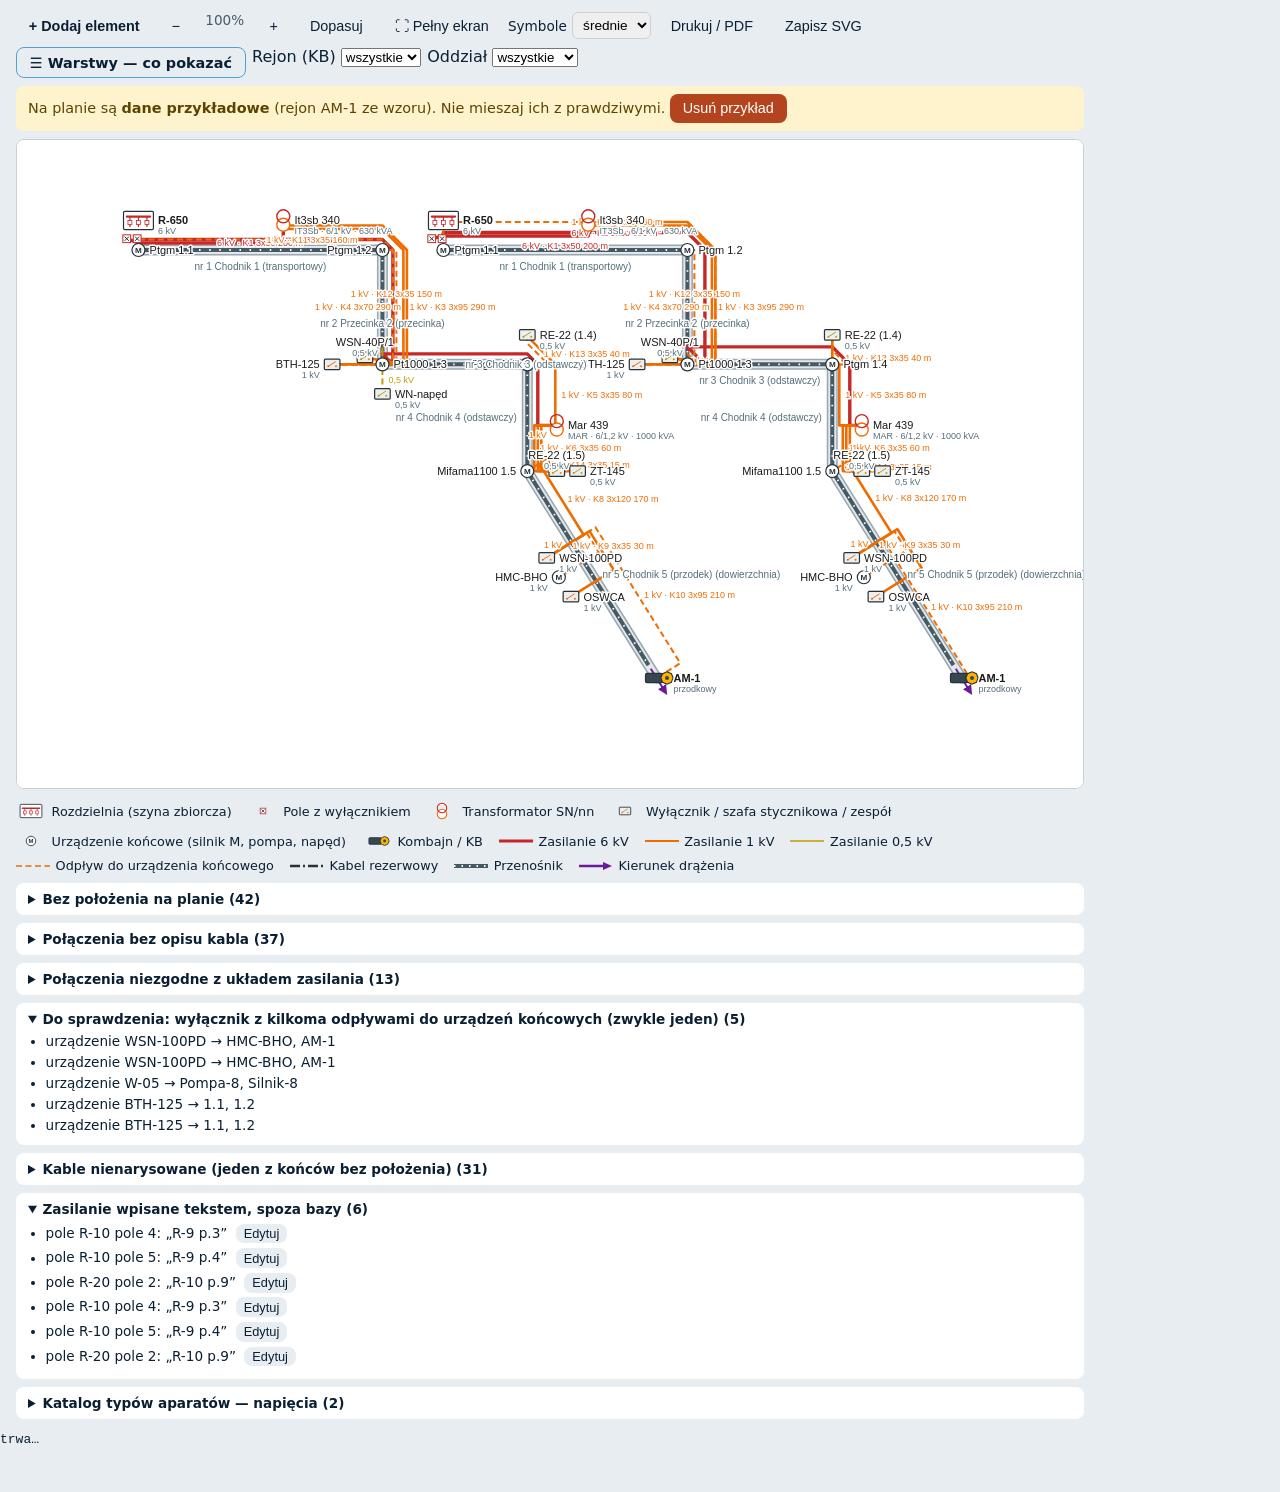
==== testy-plan.html @ c028bb50 "Nowa tabela Maszyny (wiertnica, ladowarka, kolejki, wciagarka, kruszarka, wentylator lutniowy, agreg" ====
<!doctype html>
<html lang="pl">
<head>
<meta charset="utf-8">
<title>TEST</title>
<link rel="stylesheet" href="css/style.css">
</head>
<body>
<div id="nadzor-plan-area"><main id="plan-content" style="width:1100px"></main></div>
<div id="nadzor-graf-area"><main id="graf-content" style="width:1100px"></main></div>
<pre id="wynik">trwa…</pre>
<script type="module">
const log = [];
const ok = (warunek, opis) => log.push(`${warunek ? 'OK  ' : 'BŁĄD'} ${opis}`);
const wynikEl = document.getElementById('wynik');
try {
  // 1) Stara baza w wersji 9 z rekordem — czy aktualizacja do 10 go zachowa?
  await new Promise((res, rej) => {
    const r = indexedDB.open('dozor-baza-wiedzy', 9);
    r.onupgradeneeded = () => {
      const db = r.result;
      db.createObjectStore('wiedza', { keyPath: 'id' }).createIndex('category', 'category');
      db.createObjectStore('meta', { keyPath: 'key' });
      for (const n of ['rozdzielnie','poleRozdzielcze','transformatory','urzadzenia','kb','czujniki','silniki','przegladyBiezace','przegladyOugWug','diagnostykaBaza','diagnostykaAnaliza'])
        db.createObjectStore(n, { keyPath: 'id', autoIncrement: true });
    };
    r.onsuccess = () => {
      const db = r.result;
      const tx = db.transaction('transformatory', 'readwrite');
      tx.objectStore('transformatory').add({ t_nr: 'STARY-T9', t_napiecie: '6/1 kV' });
      tx.oncomplete = () => { db.close(); res(); };
      tx.onerror = () => rej(tx.error);
    };
    r.onerror = () => rej(r.error);
  });

  const db = await import('./js/db.js');
  const t0 = await db.nadzorGetAll('transformatory');
  ok(t0.length === 1 && t0[0].t_nr === 'STARY-T9', 'migracja 9→10: stary transformator zachowany');
  ok(Array.isArray(await db.nadzorGetAll('chodniki')) && Array.isArray(await db.nadzorGetAll('przenosniki')), 'migracja 9→10: nowe magazyny chodniki i przenosniki istnieją');

  // 2) Plan rejonu z przykładowego rejonu
  const { createPlanView } = await import('./js/plan-view.js');
  const plan = createPlanView('plan-content');
  await plan.init({});
  await plan._test.wczytajPrzyklad();
  await plan.init({});
  const svg = document.getElementById('plan-svg');
  const n = (sel) => svg.querySelectorAll(sel).length;
  ok(n('[data-chodnik]') === 5, `5 chodników narysowanych (jest ${n('[data-chodnik]')})`);
  ok(n('[data-obiekt^="przenosniki:"]') === 5, `5 napędów (jest ${n('[data-obiekt^="przenosniki:"]')})`);
  ok(n('[data-obiekt^="urzadzenia:"]') === 8, `8 urządzeń (jest ${n('[data-obiekt^="urzadzenia:"]')})`);
  ok(n('[data-obiekt^="transformatory:"]') === 3 - 1, `2 transformatory na planie, stary bez położenia (jest ${n('[data-obiekt^="transformatory:"]')})`);
  ok(n('[data-obiekt^="kb:"]') === 1 && n('[data-obiekt^="rozdzielnie:"]') === 1 && n('[data-obiekt^="poleRozdzielcze:"]') === 2, 'kombajn, rozdzielnia i 2 pola');
  const kable = n('[data-kabel]');
  ok(kable === 16, `16 kabli (2 SN + 14 nn) narysowanych (jest ${kable})`);
  const teksty = [...svg.querySelectorAll('text')].map((t) => t.textContent);
  ok(teksty.includes('Mifama1100 1.5') && teksty.includes('R-650') && teksty.includes('AM-1'), 'opisy: Mifama1100 1.5, R-650, AM-1');
  ok(teksty.some((t) => t === '6 kV · K2 3x50 690 m'), 'opis kabla: znacznik napięcia + K2 3x50 690 m');
  const zOpisem = teksty.filter((t) => / kV · K\d+ /.test(t)).length;
  ok(zOpisem === 13, `13 kabli ze znacznikiem napięcia i opisem, 3 bez opisu (jest ${zOpisem})`);
  const braki = document.getElementById('plan-braki').textContent;
  ok(braki.includes('Bez położenia na planie (1)') && braki.includes('Połączenia bez opisu kabla (3)'), 'lista braków: 1 bez położenia (STARY-T9), 3 bez kabla');
  // 2b) Układ zasilania (03.11.2026): pole -> trafo / pole, trafo -> wyłącznik, wyłącznik -> odbiorniki
  const T = plan._test;
  const zr = (r) => T.zrodlaDla(r).map((o) => o.wartosc.split('|')[1]);
  ok(zr('odbiornik').length > 0 && !zr('odbiornik').includes('transformatory'), 'odbiornik: z wyłącznika (albo pompa 6 kV z pola), nie z transformatora');
  ok(zr('kb').length === 7 && zr('kb').every((x) => x === 'urzadzenia'), `kombajn: 7 wyłączników jako źródło, bez transformatora i odbiornika HMC (jest ${zr('kb').length})`);
  ok(zr('przenosniki').every((x) => x === 'urzadzenia'), 'napęd przenośnika: tylko z wyłącznika');
  ok(zr('transformatory').filter((x) => x === 'poleRozdzielcze').length === 2 && zr('transformatory').includes('transformatory') && zr('poleRozdzielcze').length === 2 && zr('rozdzielnie').length === 2, 'transformator: z pola albo z przelotu 6 kV transformatora; pole i rozdzielnia: z pola');
  const odpTr = T.odplywyDla('transformatory').map((o) => o.wartosc.split('|')[0]);
  ok(odpTr.filter((x) => x === 'urzadzenia').length === 7 && odpTr.includes('transformatory') && !odpTr.includes('kb') && !odpTr.includes('przenosniki'), 'transformator: odpływ do wyłączników (7) i przelotem do transformatorów, nie do kombajnu ani napędu');
  const odpPola = T.odplywyDla('poleRozdzielcze').map((o) => o.wartosc.split('|')[0]);
  ok(odpPola.includes('transformatory') && odpPola.includes('poleRozdzielcze') && !odpPola.includes('kb') && !odpPola.includes('przenosniki'), 'pole: odpływ do transformatora, pola (przelot), rzadko aparatu 6 kV; nie do kombajnu ani napędu');
  ok(T.odplywyDla('odbiornik').length === 0, 'odbiornik nie zasila niczego');
  ok(!document.getElementById('plan-braki').textContent.includes('niezgodne'), 'przykład bez połączeń niezgodnych z układem');
  // NaN w geometrii?
  ok(!svg.innerHTML.includes('NaN'), 'brak NaN w rysunku');

  // 3) Zachowanie pól spoza formularza przy edycji (crud) — symulacja: nadzorUpdate z {...record, ...newRecord}
  const u = (await db.nadzorGetAll('urzadzenia'))[0];
  await db.nadzorUpdate('urzadzenia', { ...u, plan_dx: 12, plan_dy: -7 });

  // 4) Import z Excela
  const imp = await import('./js/import-excel.js');
  const nrKop = imp.nrKop;
  await new Promise((res, rej) => { const s = document.createElement('script'); s.src = './js/vendor/xlsx.full.min.js'; s.onload = res; s.onerror = rej; document.head.appendChild(s); });
  const aoa = [
    ['Wykaz transformatorów — oddział G-1'],
    [],
    ['Lp.', 'Nr fabryczny', 'Nr transformatora', 'Typ', 'Moc [kVA]', 'Napięcie', 'Rok produkcji', 'Data badania', 'Miejsce zabudowy'],
    [1, 'F-1001', 'It3sb 340', 'IT3Sb', 630, '6/1 kV', 2015, new Date('2026-03-14'), 'chodnik 1'],
    [2, 'F-1002', 'Mar 439', 'MAR', '1000', '6/1,2 kV', 2018, new Date('2025-11-02'), 'chodnik 4'],
    [3, 'F-1003', 'T-NOWY 1', 'IT3Sb', 400, '6/0,5 kV', 2020, '', ''],
    [4, 'F-1004', '', 'IT3Sb', 400, '', '', '', ''],
  ];
  const wb = XLSX.utils.book_new();
  XLSX.utils.book_append_sheet(wb, XLSX.utils.aoa_to_sheet(aoa, { cellDates: true }), 'Arkusz1');
  const buf = XLSX.write(wb, { type: 'array', bookType: 'xlsx' });
  const wb2 = XLSX.read(buf, { type: 'array', cellDates: true });
  const wiersze = XLSX.utils.sheet_to_json(wb2.Sheets.Arkusz1, { header: 1, raw: true, defval: '' });
  const wn = imp.zgadnijWierszNaglowka(wiersze);
  ok(wn === 2, `wiersz nagłówka zgadnięty: ${wn + 1} (Excel)`);
  const mapa = imp.zgadnijMapowanie(wiersze[wn].map(String));
  ok(mapa.t_nr === 2 && mapa.t_nr_fabryczny === 1 && mapa.t_moc === 4 && mapa.t_napiecie === 5 && mapa.t_rok === 6 && mapa.t_data_badania === 7 && mapa.t_typ === 3 && mapa.t_miejsce_opis === 8, `mapowanie kolumn: ${JSON.stringify(mapa)}`);
  const { rekordy, bezNumeru } = imp.zbudujRekordy(wiersze.slice(wn + 1), mapa);
  ok(rekordy.length === 3 && bezNumeru === 1, `3 rekordy, 1 pominięty bez numeru (${rekordy.length}/${bezNumeru})`);
  ok(rekordy[0].t_data_badania === '2026-03-14', `data z Excela: ${rekordy[0].t_data_badania}`);
  const w1 = await imp.importuj(rekordy);
  ok(w1.dodane === 1 && w1.zaktualizowane === 2, `import 1: dodane ${w1.dodane}, zaktualizowane ${w1.zaktualizowane}`);
  const w2 = await imp.importuj(rekordy);
  ok(w2.dodane === 0 && w2.zaktualizowane === 3, `import 2 (ten sam plik): dodane ${w2.dodane}, zaktualizowane ${w2.zaktualizowane} — bez duplikatów`);
  const tr = await db.nadzorGetAll('transformatory');
  const mar = tr.find((t) => t.t_nr === 'Mar 439');
  ok(tr.length === 4, `transformatorów w bazie: ${tr.length} (stary + 2 przykładowe + 1 nowy)`);
  ok(mar && mar.lok_chodnik && mar.kabel_nr === 'K2' && mar.t_moc === 1000 && mar.t_napiecie === '6/1,2 kV' && mar.zrodlo_danych === 'Excel', 'aktualizacja z Excela zachowała położenie i kabel, dopisała moc i napięcie');

  // 4b) Wykaz blokowy "Zabezpieczenia trafo" (dane zmyślone, układ jak w pliku)
  const blok = [
    ['GR-1'], ['TX-1'], ['ZAB-A', 'nr 1/2020', new Date(2020, 0, 15), '220/800A', '', 'UPL-5', 'nr 7', new Date(2020, 1, 3), ''],
    [], ['TX-2'], ['ZAB-A'], [], ['TX-3'], ['ZAB-A', '', new Date(2021, 4, 1), '346/1600A'],
    [], ['GR-2'], ['It3sb 340'], ['', 'nr', '', '', '', 'UPL-10', 'nr 9', new Date(2022, 2, 2), ''], ['', '', '', '????'],
  ];
  ok(imp.wygladaNaWykazBlokowy(blok), 'wykaz blokowy rozpoznany');
  const pw = imp.parsujWykazBlokowy(blok);
  ok(pw.rekordy.length === 4 && pw.rekordy.map((r) => r.t_rejon).join(',') === 'GR-1,GR-1,GR-1,GR-2', `4 transformatory w grupach GR-1/GR-2 (${pw.rekordy.map((r) => r.t_nr + ':' + r.t_rejon).join(' ')})`);
  ok(pw.rekordy[1].t_nr === 'TX-2' && pw.rekordy[1].nastawy_zabezpieczen.length === 1, 'wiersz z samym typem "ZAB-A" to zabezpieczenie, nie grupa');
  ok(pw.rekordy[0].nastawy_zabezpieczen[0].nr === '1/2020' && pw.rekordy[0].nastawy_zabezpieczen[0].legalizacja === '2020-01-15' && pw.rekordy[0].nastawy_zabezpieczen[1].nazwa === 'UPL-5', 'zabezpieczenie: nr bez "nr", data, drugie zabezpieczenie z kol. F');
  const wb3 = await imp.importuj(pw.rekordy);
  const it = (await db.nadzorGetAll('transformatory')).find((t) => t.t_nr === 'It3sb 340');
  ok(wb3.zaktualizowane === 1 && it.lok_chodnik && it.t_rejon === 'GR-2' && it.nastawy_zabezpieczen.length === 1 && it.nastawy_zabezpieczen[0].nazwa === 'UPL-10', 'wykaz zaktualizował istniejący It3sb 340 (położenie zostało, doszły zabezpieczenia i grupa)');
  await imp.importuj(pw.rekordy);
  const it2 = (await db.nadzorGetAll('transformatory')).find((t) => t.t_nr === 'It3sb 340');
  ok(it2.nastawy_zabezpieczen.length === 1, 'ponowny import wykazu nie dubluje zabezpieczeń');

  // 5) Plan po imporcie + usunięcie przykładu
  await plan.init({});
  ok(!svg.innerHTML.includes('NaN'), 'plan po imporcie bez NaN');
  const wynikRys = plan._test.rysuj();
  ok(wynikRys.kable.length === 16, "połączenia po imporcie nadal 16");
  // 6) Schemat rozdzielni (dane zmyślone, układ jak w "Całość rozdzielni") + wykaz stacji po nr kopalnianym
  const S = await import('./js/import-schemat.js');
  const ark1 = [
    ['Rozdzielnia:', 'R-10'],
    ['Pole:', '1', '2', '3', '4'],
    ['Odpływy:', 'R-20 p.1', 'IT3Sb-400/6/0,5', 'pompa odwodn.', 'R-9 p.3'],
    ['', '', 'nr 901', 'nr 1a', ''],
    ['', '', '440 / 2500 A', '', ''],
    ['', '', 'IT3Sd 400/6/1', '', ''],
    ['', '', 'nr 902', '', ''],
    [],
    ['Rozdzielnia:', 'R-10'],
    ['5', '6'],
    ['R-9 p.4', 'APST-250'],
    ['', 'nr 7'],
    ['', 'IT3Sb 400/6/0,5'],
    ['', 'nr 903'],
    [],
    ['Rozdzielnia:', 'R-20', '', '', 'Rozdzielnia:', 'ZR-30'],
    ['Pole:', '1', '2', '3', 'Pole:', 'zasilanie', '1'],
    ['Odpływy:', 'R-10 p.1', 'R-10 p.9', 'ZR-30', 'Odpływy:', 'R-20 p.3', 'ITp 400/6/0,5'],
    ['', '', '', '', '', '', 'nr 904'],
  ];
  const ark2 = [['Rozdzielnia:', 'R-10'], ['Pole:', '2'], ['Odpływy:', 'IT3Sb-400/6/0,5'], ['', 'nr 999']];
  ok(S.wygladaNaSchematRozdzielni(ark1) && !S.wygladaNaSchematRozdzielni(aoa), 'schemat rozdzielni rozpoznany (a zwykła tabela nie)');
  const model = S.parsujSchemat([ark1, ark2]);
  const sm = S.podsumujSchemat(model);
  ok(sm.rozdzielnie === 3 && sm.transformatory === 4 && sm.aparaty === 1 && sm.pompy === 1, `schemat: 3 rozdzielnie, 4 transformatory, 1 aparat, 1 pompa (${JSON.stringify(sm)})`);
  const R10 = model.rozdzielnie.get('R-10');
  const R20 = model.rozdzielnie.get('R-20');
  ok(R10.pola.size === 6, `kontynuacja bloku bez "Pole:" wczytana: R-10 ma 6 pól (${R10.pola.size})`);
  ok(R10.pola.get('4').zrodlo?.zewnetrzne && R10.pola.get('5').zrodlo?.zewnetrzne && R10.pola.get('1').odplywDo === 'R-20 p.1', 'R-10: dwa pola zasilające z R-9 (spoza pliku), pole 1 to odpływ do R-20');
  ok(R20.pola.get('1').zrodlo?.poleKlucz === '1' && R20.pola.get('1').zrodlo.rozdz === 'R-10', 'R-20 pole 1 zasilane z R-10 pole 1 (kierunek od źródła w głąb)');
  ok(model.rozdzielnie.get('ZR-30').pola.get('ZASILANIE').zrodlo?.poleKlucz === '3', 'pole nazwane "zasilanie" w ZR-30 zasilane z R-20 pole 3');
  ok(R10.pola.get('2').uwagi.some((u) => u.startsWith('inny arkusz')), 'to samo pole inaczej w drugim arkuszu: zostaje pierwszy wpis, drugi w uwagach');
  const w6 = await S.importujSchemat(model);
  const tr6 = await db.nadzorGetAll('transformatory');
  const pola6 = await db.nadzorGetAll('poleRozdzielcze');
  const urz6 = await db.nadzorGetAll('urzadzenia');
  const t = (k) => tr6.find((x) => x.t_nr_kop === k);
  const pole = (n) => pola6.find((x) => x.p_nazwa === n);
  const apst = urz6.find((u) => u.nazwa === 'APST-250 nr 7');
  ok(t('901')?.zasilany_z_pola === pole('R-10 pole 2')?.id && t('902')?.zasilany_z_transformatora === t('901').id, 'łańcuch: pole → transformator 901 → przelot 6 kV → 902');
  ok(t('901').t_nastawa_zabezpieczen === '440 / 2500 A' && t('901').t_napiecie === '6/0,5 kV' && t('901').t_moc === 400 && t('902').t_napiecie === '6/1 kV', 'nastawa, napięcie i moc z typu');
  ok(apst?.zasilane_z_pola === pole('R-10 pole 6')?.id && t('903')?.zasilany_z_urzadzenia === apst.id && apst.nap_zas === '6 kV', 'aparat 6 kV APST z pola, transformator 903 z aparatu');
  ok(urz6.some((u) => u.nazwa.startsWith('Pompa odwadniania nr 1a') && u.u_rodzaj.startsWith('odbiornik') && u.zasilane_z_pola === pole('R-10 pole 3').id), 'pompa 6 kV jako odbiornik z pola');
  ok(pole('R-20 pole 1')?.zasilane_z_pola === pole('R-10 pole 1')?.id && pole('R-10 pole 4')?.zasilane_z_pola === 'R-9 p.3', 'przeloty: R-20 p.1 z R-10 p.1; R-10 p.4 z R-9 p.3 (spoza bazy, tekst)');
  ok(/zasilające \(główne\)/.test(pole('R-10 pole 4').p_przeznaczenie) && /odpływ do R-20 p\.1/.test(pole('R-10 pole 1').p_przeznaczenie), 'przeznaczenie pól: zasilające (główne), odpływ do …');
  const w6b = await S.importujSchemat(S.parsujSchemat([ark1, ark2]));
  ok(w6.transformatory[0] === 4 && w6b.transformatory[0] === 0 && w6b.pola[0] === 0 && w6b.rozdzielnie[0] === 0, `ponowny import schematu nie dubluje (${JSON.stringify(w6b)})`);
  const stacje = [
    ['', '2024-09-01', '', 'Stacje Transformatorowe'],
    [],
    ['L.p.', 'Nr inw', 'TYP Transformatora', 'Moc [kVA]', 'Napięcie [V]', 'Numer Ewid', 'Numer fabryczny', 'Numer kop', 'Dokumentacja', 'UWAGI', 'Rok prod.', 'Stan'],
    [1, '1-000-1', 'IT3SB 400/6/05', 400, 500, 'X1', 'F-901', 901, 'OPINIA', '', 1987, 'na stanie'],
    [2, '1-000-2', 'IT3SB 630/6/1N', 630, 1000, 'X2', 'F-905', 905, 'OPINIA', '', 1974, 'Likwidacja'],
  ];
  const wn6 = imp.zgadnijWierszNaglowka(stacje);
  const mapa6 = imp.zgadnijMapowanie(stacje[wn6].map(String));
  ok(wn6 === 2 && mapa6.t_nr_kop === 7 && mapa6.t_nr_inw === 1 && mapa6.t_nr_ewid === 5 && mapa6.t_stan === 11 && mapa6.t_nr === undefined, `wykaz stacji: kolumny nr kop / inw / ewid / stan (${JSON.stringify(mapa6)})`);
  const zb6 = imp.zbudujRekordy(stacje.slice(wn6 + 1), mapa6);
  ok(zb6.rekordy.length === 1 && zb6.pominieteStan === 1 && zb6.rekordy[0].t_nr === 'IT3SB-901' && zb6.rekordy[0].t_napiecie === '6/0,5 kV', 'wykaz stacji: nr z kopalnianego, napięcie z [V], zlikwidowane pominięte');
  const wi6 = await imp.importuj(zb6.rekordy);
  const po6 = (await db.nadzorGetAll('transformatory')).filter((x) => nrKop(x) === '901');
  ok(wi6.zaktualizowane === 1 && po6.length === 1 && po6[0].t_nr_inw === '1-000-1' && po6[0].zasilany_z_pola, 'wykaz stacji dopasowany po nr kopalnianym do transformatora ze schematu (bez duplikatu, połączenie zostało)');
  ok(imp.nrKop({ t_nr: 'MAR-123' }) === '123' && imp.nrKop({ t_nr: 'IT3Sb-456/1' }) === '456' && imp.nrKop({ t_nr: 'STGCA nr 78' }) === '78' && imp.nrKop({ t_nr: 'STARY-T9' }) === '', 'nr kopalniany z nazw: MAR-123, IT3Sb-456/1, STGCA nr 78');
  await plan.init({});
  ok(!svg.innerHTML.includes('NaN'), 'plan po imporcie schematu bez NaN');
  // 7) Synchronizacja: eksport -> import przepina powiązania na nowe id (03.11.2026)
  const { NADZOR_ENTITIES } = await import('./js/nadzor-entities.js');
  const eksp = await db.exportAllData('test');
  const przed = (await db.nadzorGetAll('poleRozdzielcze')).length;
  const wImp = await db.importAllData(eksp, NADZOR_ENTITIES);
  const pola7 = await db.nadzorGetAll('poleRozdzielcze');
  const tr7 = await db.nadzorGetAll('transformatory');
  const kopie = (n) => pola7.filter((x) => x.p_nazwa === n).sort((x, y) => x.id - y.id);
  const [r20a, r20b] = kopie('R-20 pole 1');
  const [r10a, r10b] = kopie('R-10 pole 1');
  const t901 = tr7.filter((x) => x.t_nr_kop === '901').sort((x, y) => x.id - y.id);
  const t902 = tr7.filter((x) => x.t_nr_kop === '902').sort((x, y) => x.id - y.id);
  const r10p2 = kopie('R-10 pole 2');
  ok(pola7.length === 2 * przed && r20b && r20a.zasilane_z_pola === r10a.id && r20b.zasilane_z_pola === r10b.id, 'import kopii: przelot w kopii wskazuje kopię pola, oryginał bez zmian');
  ok(t902[1].zasilany_z_transformatora === t901[1].id && t901[1].zasilany_z_pola === r10p2[1].id && r10p2[1].miejsce_zabudowy !== r10p2[0].miejsce_zabudowy, 'import kopii: łańcuch trafo i miejsce zabudowy pola przepięte na kopie');
  ok(wImp.przepietePowiazania > 0 && kopie('R-10 pole 4')[1].zasilane_z_pola === 'R-9 p.3', `import kopii: ${wImp.przepietePowiazania} powiązań przepiętych, wpis tekstowy spoza bazy bez zmian`);
  // 8) Reguły Piotra 05.11.2026: kolory napięć, trafo dwunapięciowe, strona pierwotna (zasilanie + 1 przelot), odpływ przerywany
  const SYM = await import('./js/symbole.js');
  const { U_RODZAJE: U_RODZ } = await import('./js/nadzor-entities.js');
  ok(SYM.kolorNapiecia(6) === '#c62828' && SYM.kolorNapiecia(1) === '#ef6c00' && SYM.kolorNapiecia(0.5) === '#c49a00', 'kolory: 6 kV czerwony, 1 kV pomarańczowy, 0,5 kV ciemnożółty');
  ok(JSON.stringify(SYM.napieciaWtorne({ t_napiecie: '6/0,5/1 kV' })) === '[0.5,1]' && JSON.stringify(SYM.napieciaWtorne({ t_napiecie: '6/1 kV' })) === '[1]' && JSON.stringify(SYM.napieciaWtorne({ t_napiecie: '6/1,2 kV' })) === '[1]' && JSON.stringify(SYM.napieciaWtorne({ t_napiecie: '6/0,525/1,2 kV' })) === '[0.5,1]' && SYM.rowneKV(1.2, 1), 'strony wtórne: 6/0,5/1 kV -> 0,5 i 1; 1,2 kV -> sieć 1 kV, 0,525 kV -> sieć 0,5 kV');
  const pole8 = (await db.nadzorGetAll('poleRozdzielcze')).find((r) => r.p_nazwa === 'R-650 pole 1');
  const t1_8 = (await db.nadzorGetAll('transformatory')).find((r) => r.t_nr === 'It3sb 340');
  const T8 = await db.nadzorAdd('transformatory', { t_nr: 'DWU-8', t_napiecie: '6/0,5/1 kV', zasilany_z_pola: pole8.id });
  const T8a = await db.nadzorAdd('transformatory', { t_nr: 'PRZ-8a', t_napiecie: '6/1 kV', zasilany_z_transformatora: T8 });
  const T8b = await db.nadzorAdd('transformatory', { t_nr: 'PRZ-8b', t_napiecie: '6/1 kV', zasilany_z_transformatora: T8 });
  const T9 = await db.nadzorAdd('transformatory', { t_nr: 'JED-9', t_napiecie: '6/1 kV', zasilany_z_pola: pole8.id });
  const T9a = await db.nadzorAdd('transformatory', { t_nr: 'PRZ-9a', t_napiecie: '6/1 kV', zasilany_z_transformatora: T9 });
  const W05 = await db.nadzorAdd('urzadzenia', { nazwa: 'W-05', u_rodzaj: U_RODZ[0], nap_zas: '0,5 kV', zasilane_z_transformatora: T8 });
  const W1 = await db.nadzorAdd('urzadzenia', { nazwa: 'W-1', u_rodzaj: U_RODZ[0], nap_zas: '1 kV', zasilane_z_transformatora: T8 });
  const Wbez = await db.nadzorAdd('urzadzenia', { nazwa: 'W-bez', u_rodzaj: U_RODZ[0], nap_zas: '', zasilane_z_transformatora: T8 });
  const Wzle = await db.nadzorAdd('urzadzenia', { nazwa: 'W-zle', u_rodzaj: U_RODZ[0], nap_zas: '0,5 kV', zasilane_z_transformatora: t1_8.id });
  const Wprz = await db.nadzorAdd('urzadzenia', { nazwa: 'W-przelot', u_rodzaj: U_RODZ[0], nap_zas: '0,5 kV', zasilane_z_urzadzenia: W05 });
  const O1 = await db.nadzorAdd('urzadzenia', { nazwa: 'Pompa-8', u_rodzaj: U_RODZ[1], nap_zas: '0,5 kV', zasilane_z_urzadzenia: W05 });
  await db.nadzorAdd('urzadzenia', { nazwa: 'Silnik-8', u_rodzaj: U_RODZ[1], nap_zas: '1 kV', zasilane_z_urzadzenia: W05 });
  await plan.init({});
  const pol8 = T.polaczenia();
  const P = (nazwa) => pol8.find((p) => (p.cel.rec.nazwa || p.cel.rec.t_nr) === nazwa);
  const pow = (nazwa) => T.problemyPolaczenia(P(nazwa), pol8).join(' | ');
  ok(pow('W-05') === '' && pow('W-1') === '', 'dwunapięciowy 6/0,5/1 kV zasila wyłączniki 0,5 kV i 1 kV bez uwag');
  ok(pow('W-bez').includes('dwunapięciowe'), `wyłącznik bez napięcia z dwunapięciowego: prośba o wybór (${pow('W-bez')})`);
  ok(pow('W-zle').includes('źródło daje 1 kV'), `wyłącznik 0,5 kV z trafo 6/1 kV: niezgodne napięcie (${pow('W-zle')})`);
  ok(pow('Silnik-8').includes('źródło daje 0,5 kV') && pow('Pompa-8') === '' && pow('W-przelot') === '', 'napięcie dziedziczone przez wyłącznik: silnik 1 kV z wyłącznika 0,5 kV niezgodny, pompa 0,5 kV i przelot 0,5 kV zgodne');
  ok(pow('PRZ-8a') === '' && pow('PRZ-8b').includes('tylko dwa przyłącza'), `strona pierwotna: drugi przelot z transformatora oznaczony (${pow('PRZ-8b')})`);
  ok(!T.zrodlaDla('transformatory').some((o) => o.wartosc === `zasilany_z_transformatora|transformatory|${T8}`), 'trafo z przelotem nie jest proponowany jako źródło kolejnego przelotu');
  ok(T.zrodlaDla('transformatory', { store: 'transformatory', id: T9a }).some((o) => o.wartosc === `zasilany_z_transformatora|transformatory|${T9}`) && !T.zrodlaDla('transformatory').some((o) => o.wartosc === `zasilany_z_transformatora|transformatory|${T9}`), 'przy edycji transformatora zasilanego przelotem jego obecne źródło zostaje na liście');
  ok(JSON.stringify(T.opcjeNapieciaFormularza('wylacznik', `zasilane_z_transformatora|transformatory|${T8}`)) === '["0,5 kV","1 kV"]'
    && JSON.stringify(T.opcjeNapieciaFormularza('odbiornik', `zasilane_z_urzadzenia|urzadzenia|${W05}`)) === '["0,5 kV"]', 'formularz: napięcia wg źródła (dwunapięciowy: 0,5 i 1; z wyłącznika 0,5 kV: tylko 0,5)');
  ok(T.rodzajPolaczenia(P('Pompa-8')) === 'odplyw' && T.rodzajPolaczenia(P('W-przelot')) === 'przelot' && T.rodzajPolaczenia(P('W-05')) === 'zasilanie' && T.rodzajPolaczenia(P('PRZ-8a')) === 'przelot', 'rodzaje linii: odpływ do urządzenia końcowego, przelot, zasilanie');
  ok(T.kilkaOdplywow(pol8).some((w) => w.rec.id === W05 && w.cele.length === 2), 'do sprawdzenia: wyłącznik z dwoma odpływami do urządzeń końcowych');
  ok(T.zrodlaDla('odbiornik').every((o) => !o.wartosc.includes(`|urzadzenia|${O1}`)), 'urządzenie końcowe nie jest źródłem zasilania');
  // 9) Katalog typów aparatów (05.11.2026): WSN-40P/1 tylko 0,5 kV, OSWCA 0,5 i 1 kV, źródło przy wpisie
  const kat = T.katalog();
  ok(kat.length === 2 && kat.every((w) => w.zrodlo), 'katalog początkowy: 2 typy od Piotra, każdy ze źródłem');
  const W40 = await db.nadzorAdd('urzadzenia', { nazwa: 'WSN-40P/1 nr 7', u_rodzaj: U_RODZ[0], nap_zas: '1 kV', zasilane_z_transformatora: t1_8.id });
  const OSW = await db.nadzorAdd('urzadzenia', { nazwa: 'OSWCA-9', u_rodzaj: U_RODZ[0], nap_zas: '0,5 kV', zasilane_z_transformatora: T8 });
  await plan.init({});
  const pol9 = T.polaczenia();
  const pow9 = (id) => T.problemyPolaczenia(pol9.find((p) => p.cel.store === 'urzadzenia' && p.cel.rec.id === id), pol9).join(' | ');
  ok(pow9(W40).includes('typ WSN-40P/1 pracuje tylko na 0,5 kV') && pow9(OSW) === '', `typ: WSN-40P/1 na 1 kV niezgodny, OSWCA na 0,5 kV zgodna (${pow9(W40)})`);
  const d1 = T.napieciaDoWyboru('wylacznik', `zasilane_z_transformatora|transformatory|${T8}`, null, 'WSN-40P/1');
  const d2 = T.napieciaDoWyboru('wylacznik', `zasilane_z_transformatora|transformatory|${t1_8.id}`, null, 'WSN-40P/1');
  ok(JSON.stringify(d1.opcje) === '["0,5 kV"]' && d2.uwaga.includes('zmień źródło'), 'formularz: WSN-40P/1 z dwunapięciowego tylko 0,5 kV; z trafo 6/1 kV ostrzeżenie');
  const eksp9 = await db.exportAllData('t9');
  ok(Array.isArray(eksp9.katalogAparatow) || eksp9.katalogAparatow === null, 'eksport zawiera pole katalogu aparatów');
  // 10) Umiejscowienie "przy obiekcie" (05.11.2026): wyłącznik napędowy przy napędzie, który zasila
  const pr13 = (await db.nadzorGetAll('przenosniki')).find((r) => r.pr_nr === '1.3');
  const WN = await db.nadzorAdd('urzadzenia', { nazwa: 'WN-napęd', u_rodzaj: U_RODZ[0], nap_zas: '0,5 kV', zasilane_z_transformatora: T8 });
  await db.nadzorUpdate('przenosniki', { ...pr13, zasilany_z_urzadzenia: WN });
  await plan.init({});
  const op10 = T.opcjePrzy('urzadzenia', WN);
  ok(op10[0].wartosc === `przenosniki:${pr13.id}` && op10[0].opis.startsWith('zasila: przy napędzie przenośnika'), `lista „stoi przy”: na górze napęd, który wyłącznik zasila (${op10[0].opis})`);
  ok(op10.some((o) => o.opis.startsWith('źródło: przy transformatorze')) && !op10.some((o) => o.wartosc === `urzadzenia:${WN}`), 'lista: źródło zaraz po odbiorach, bez samego siebie');
  const wnRec = (await db.nadzorGetAll('urzadzenia')).find((r) => r.id === WN);
  await db.nadzorUpdate('urzadzenia', { ...wnRec, lok_przy: `przenosniki:${pr13.id}`, lok_strona: 'prawa' });
  await plan.init({});
  const poz10 = T.pozycje();
  const pW = poz10[`urzadzenia:${WN}`];
  ok(pW && pW.lok.przy === `przenosniki:${pr13.id}` && pW.lok.m === (pr13.pr_naped_m ?? pr13.pr_od_m) && pW.lok.strona === 'prawa', `wyłącznik stoi przy napędzie 1.3 (metraż ${pW?.lok.m}, strona ${pW?.lok.strona})`);
  ok(T.opcjePrzy('przenosniki', pr13.id).every((o) => o.wartosc !== `urzadzenia:${WN}`), 'bez pętli: napęd nie może stać przy wyłączniku, który stoi przy nim');
  const eksp10 = await db.exportAllData('t10');
  await db.importAllData(eksp10, NADZOR_ENTITIES);
  const kopieWN = (await db.nadzorGetAll('urzadzenia')).filter((r) => r.nazwa === 'WN-napęd').sort((x, y) => x.id - y.id);
  const kopie13 = (await db.nadzorGetAll('przenosniki')).filter((r) => r.pr_nr === '1.3').map((r) => r.id);
  ok(kopieWN.length >= 2 && kopieWN[1].lok_przy !== kopieWN[0].lok_przy && kopie13.includes(Number(kopieWN[1].lok_przy.split(':')[1])), `import kopii przepina „stoi przy” na kopię napędu (${kopieWN[1]?.lok_przy})`);
  // 11) Nr i rodzaj chodnika (05.11.2026)
  const chod = (await db.nadzorGetAll('chodniki')).find((r) => r.ch_nazwa === 'Chodnik 3');
  ok(T.opisChodnika(chod) === 'nr 3 Chodnik 3 (odstawczy)', `opis chodnika: ${T.opisChodnika(chod)}`);
  ok(T.opcjePrzy('urzadzenia', WN)[0].opis.includes('(nr 1 Chodnik 1 (transportowy))') || T.opcjePrzy('urzadzenia', WN)[0].opis.includes('(nr '), `napęd w liście „stoi przy” z chodnikiem (${T.opcjePrzy('urzadzenia', WN)[0].opis})`);
  ok([...svg.querySelectorAll('text')].some((x) => x.textContent === 'nr 5 Chodnik 5 (przodek) (dowierzchnia)'), 'na planie chodnik z nr i rodzajem');
  // 12) Oddział elektryczny i rozdzielnia poza rejonem (05.11.2026)
  const t8rec = (await db.nadzorGetAll('transformatory')).find((r) => r.id === T8);
  await db.nadzorUpdate('transformatory', { ...t8rec, oddzial: 'ścianowy', lok_chodnik: chod.id, lok_metraz: 50, lok_strona: 'lewa' });
  const w05rec = (await db.nadzorGetAll('urzadzenia')).find((r) => r.id === W05);
  await db.nadzorUpdate('urzadzenia', { ...w05rec, lok_chodnik: chod.id, lok_metraz: 60, lok_strona: 'prawa' });
  await plan.init({});
  ok(T.oddzialRek('urzadzenia', T.dane().urzadzenia.find((r) => r.id === W05)) === 'ścianowy', 'oddział dziedziczony od transformatora (W-05 z DWU-8 ścianowego)');
  T.ustawOddzial('odstawczy', true);
  let poz12 = T.pozycje();
  ok(poz12[`urzadzenia:${W05}`]?.obcy === true && poz12[`transformatory:${T8}`]?.obcy === true, 'oddział planu odstawczy: elementy ścianowe wyblakłe');
  T.ustawOddzial('odstawczy', false);
  poz12 = T.pozycje();
  ok(!poz12[`urzadzenia:${W05}`] && !poz12[`transformatory:${T8}`], 'ukryte elementy innych oddziałów nie są rysowane');
  T.ustawOddzial('wszystkie', true);
  const RZ = await db.nadzorAdd('rozdzielnie', { nazwa_r: 'R-ZDALNA', r_napiecie: '6 kV' });
  const PZ = await db.nadzorAdd('poleRozdzielcze', { p_nazwa: 'R-ZDALNA pole 7', miejsce_zabudowy: RZ });
  const TZ = await db.nadzorAdd('transformatory', { t_nr: 'ZDAL-T', t_napiecie: '6/1 kV', zasilany_z_pola: PZ, lok_chodnik: chod.id, lok_metraz: 120, lok_strona: 'lewa' });
  await db.nadzorAdd('rozdzielnie', { nazwa_r: 'R-OBCA', r_napiecie: '6 kV' });
  await plan.init({});
  const poz12b = T.pozycje();
  ok(poz12b[`rozdzielnie:${RZ}`]?.zdalna && poz12b[`poleRozdzielcze:${PZ}`] && poz12b[`transformatory:${TZ}`], 'rozdzielnia poza rejonem narysowana przed początkiem schematu, z polem');
  ok(!Object.values(poz12b).some((p) => p.rec?.nazwa_r === 'R-OBCA'), 'rozdzielnia bez odbiorów w rejonie nie jest rysowana');
  ok([...svg.querySelectorAll('text')].some((x) => x.textContent === 'R-ZDALNA (poza rejonem)'), 'opis: R-ZDALNA (poza rejonem)');
  ok(!svg.innerHTML.includes('NaN'), 'brak NaN po rozdzielni poza rejonem');
  // 13) Rejon = KB z sieci zasilania (05.11.2026)
  const U_RODZAJE = U_RODZ;
  const RR = await db.nadzorAdd('rozdzielnie', { nazwa_r: 'R-REJ', r_napiecie: '6 kV' });
  const PR = await db.nadzorAdd('poleRozdzielcze', { p_nazwa: 'R-REJ pole 1', miejsce_zabudowy: RR });
  const TA = await db.nadzorAdd('transformatory', { t_nr: 'REJ-TA', t_napiecie: '6/1 kV', zasilany_z_pola: PR, lok_chodnik: chod.id, lok_metraz: 10, lok_strona: 'lewa' });
  const TB = await db.nadzorAdd('transformatory', { t_nr: 'REJ-TB', t_napiecie: '6/1 kV', zasilany_z_transformatora: TA });
  const WA = await db.nadzorAdd('urzadzenia', { nazwa: 'REJ-WA', u_rodzaj: U_RODZAJE[0], nap_zas: '1 kV', zasilane_z_transformatora: TA });
  const WP = await db.nadzorAdd('urzadzenia', { nazwa: 'REJ-WP', u_rodzaj: U_RODZAJE[0], nap_zas: '1 kV', zasilane_z_transformatora: TA });
  const PA = await db.nadzorAdd('urzadzenia', { nazwa: 'REJ-pompa', u_rodzaj: U_RODZAJE[1], nap_zas: '1 kV', zasilane_z_urzadzenia: WP });
  const WB = await db.nadzorAdd('urzadzenia', { nazwa: 'REJ-WB', u_rodzaj: U_RODZAJE[0], nap_zas: '1 kV', zasilane_z_transformatora: TB });
  await db.nadzorAdd('kb', { kb_nazwa: 'AM-9', zasilany_z_urzadzenia: WA });
  await db.nadzorAdd('kb', { kb_nazwa: 'AM-8', zasilany_z_urzadzenia: WB });
  const TO = await db.nadzorAdd('transformatory', { t_nr: 'REJ-TO', t_napiecie: '6/1 kV', zasilany_z_pola: PR, rejon: 'odstawczy C' });
  const WO = await db.nadzorAdd('urzadzenia', { nazwa: 'REJ-WO', u_rodzaj: U_RODZAJE[0], nap_zas: '1 kV', zasilane_z_transformatora: TO });
  await plan.init({});
  const R = T.rejony();
  const wl = (s, id) => R.wlasny.get(`${s}:${id}`);
  const wr = (s, id) => [...(R.wRejonie.get(`${s}:${id}`) || [])].sort().join(',');
  ok(wl('transformatory', TA) === 'AM-9' && wl('urzadzenia', PA) === 'AM-9', `rejon z sieci: trafo zasilające kombajn i pompa z tego trafo → AM-9 (${wl('transformatory', TA)}, ${wl('urzadzenia', PA)})`);
  ok(wl('transformatory', TB) === 'AM-8' && wl('urzadzenia', WB) === 'AM-8', 'przelot 6 kV zaczyna gałąź innego rejonu: REJ-TB → AM-8');
  ok(wr('transformatory', TA) === 'AM-8,AM-9' && wr('poleRozdzielcze', PR).includes('AM-8') && wr('rozdzielnie', RR).includes('AM-9'), `trafo, pole i rozdzielnia na drodze zasilania obu rejonów (${wr('transformatory', TA)})`);
  ok(wl('urzadzenia', WO) === 'odstawczy C' && R.lista.includes('odstawczy C') && R.lista.includes('AM-9'), 'rejon bez kombajnu wpisany przy trafo — wyłącznik go przejmuje; lista rejonów');
  ok([...(R.chodnikow.get(chod.id) || [])].includes('AM-9'), 'chodnik z trafo rejonu należy do rejonu AM-9');
  const urzR = (id) => T.dane().urzadzenia.find((r) => r.id === id);
  T.ustawRejon('AM-8', true);
  ok(T.obcyRejon('urzadzenia', urzR(PA)) && !T.obcyRejon('transformatory', T.dane().transformatory.find((r) => r.id === TA)) && !T.obcyRejon('urzadzenia', urzR(WB)), 'widok AM-8: pompa AM-9 wyblakła, trafo zasilające przelot widoczne');
  T.ustawRejon('wszystkie', true);
  ok(document.querySelector('[data-akcja-rejon]')?.textContent.includes('AM-9'), 'wybór rejonu na pasku planu');
  // 14) Graf zasilania = schemat z tych samych danych (05.11.2026)
  const { createPlanView: utworz } = await import('./js/plan-view.js');
  const graf = utworz('graf-content', { tryb: 'schemat' });
  let doPlanu = null;
  await graf.init({ onEditRecord: () => {}, onPokazWInnymWidoku: (st, id) => { doPlanu = `${st}:${id}`; } });
  const G = graf._test;
  const pg = G.pozycje();
  const kG = (st, id) => pg[`${st}:${id}`];
  ok(G.tryb === 'schemat' && kG('rozdzielnie', RR) && kG('poleRozdzielcze', PR) && kG('transformatory', TA) && kG('urzadzenia', PA), 'graf rysuje się sam z danych: rozdzielnia, pole, trafo, pompa');
  ok(kG('rozdzielnie', RR).y < kG('poleRozdzielcze', PR).y && kG('poleRozdzielcze', PR).y < kG('transformatory', TA).y && kG('transformatory', TA).y < kG('urzadzenia', WA).y, 'poziomy: rozdzielnia → pole → trafo → wyłącznik');
  ok(Math.abs(kG('transformatory', TA).y - kG('transformatory', TB).y) < 1 && kG('transformatory', TB).x > kG('transformatory', TA).x, 'przelot 6 kV trafo → trafo na tym samym poziomie, obok');
  const kbAM9 = T.dane().kb.find((r) => r.kb_nazwa === 'AM-9');
  ok(kG('kb', kbAM9.id) && kG('kb', kbAM9.id).y > kG('urzadzenia', WA).y, 'KB pod swoim wyłącznikiem');
  const yNieKB = Math.max(...Object.entries(pg).filter(([k]) => !k.startsWith('kb:')).map(([, q]) => q.y));
  ok(Object.entries(pg).filter(([k]) => k.startsWith('kb:')).every(([, q]) => q.y > yNieKB), 'KB na końcu rejonu — w ostatnim rzędzie grafu');
  ok(kG('urzadzenia', WA).x > kG('urzadzenia', WP).x, 'gałąź z KB ostatnia (z prawej) przy swoim transformatorze');
  const svgG = document.querySelector('#graf-content svg');
  ok(svgG.querySelectorAll('[data-kabel]').length >= 8 && !svgG.innerHTML.includes('NaN') && svgG.innerHTML.includes('stroke-dasharray="6 3.5"'), 'kable w grafie z regułami planu (odpływ przerywany), bez NaN');
  ok(G.polaczenia().length === T.polaczenia().length, `graf i plan mają te same połączenia (${G.polaczenia().length})`);
  G.ustawRejon('AM-8', false);
  const pg8 = G.pozycje();
  ok(!pg8[`urzadzenia:${PA}`] && pg8[`transformatory:${TA}`] && pg8[`transformatory:${TB}`] && pg8[`rozdzielnie:${RR}`], 'graf rejonu AM-8: od rozdzielni do odbiorników AM-8, bez pompy AM-9');
  G.ustawRejon('wszystkie', true);
  window.__G = G;
  // 15) Maszyny — osobna tabela powiązana z siecią (05.11.2026)
  const MW = await db.nadzorAdd('maszyny', { m_nazwa: 'WD-1', m_rodzaj: 'wiertnica', nap_zas: '1 kV', zasilany_z_urzadzenia: WP, lok_chodnik: chod.id, lok_metraz: 30, lok_strona: 'prawa' });
  await plan.init({});
  await graf.init({});
  const polM = T.polaczenia().find((p) => p.cel.store === 'maszyny' && p.cel.rec.id === MW);
  ok(polM && T.rodzajPolaczenia(polM) === 'odplyw', 'maszyna zasilana z wyłącznika — odpływ do urządzenia końcowego');
  ok(T.rejony().wlasny.get(`maszyny:${MW}`) === 'AM-9', 'maszyna w rejonie z sieci (AM-9)');
  ok(T.pozycje()[`maszyny:${MW}`] && document.querySelector(`#plan-content [data-obiekt="maszyny:${MW}"]`), 'maszyna na planie w chodniku');
  const pgM = G.pozycje();
  ok(pgM[`maszyny:${MW}`] && pgM[`maszyny:${MW}`].y > pgM[`urzadzenia:${WP}`].y, 'maszyna w grafie pod swoim wyłącznikiem');
  ok(T.zrodlaDla('maszyny').every((o) => o.wartosc.includes('|urzadzenia|')), 'maszynę może zasilać tylko wyłącznik / aparat');
  const eksM = await db.exportAllData('tM');
  ok(Array.isArray(eksM.nadzor?.maszyny) && eksM.nadzor.maszyny.some((r) => r.m_nazwa === 'WD-1'), 'maszyny w kopii (eksport)');
  window.__niezgodne =[...document.querySelectorAll('#plan-braki details')].find((d) => d.textContent.includes('niezgodne'))?.textContent || '';
  window.__gotowe = true;
} catch (e) {
  log.push('WYJĄTEK ' + (e && e.stack || e));
}
wynikEl.textContent = log.join('\n');
document.title = log.some((l) => !l.startsWith('OK')) ? 'BLEDY' : 'WSZYSTKO-OK';
</script>
</body>
</html>
---- css/style.css ----
:root {
  --navy: #0b1f33;
  --navy-light: #16324f;
  --grey: #e8edf2;
  --grey-dark: #4a5a68;
  --white: #ffffff;
  --accent: #4fa3d1;
  --danger: #b3441e;
}

* { box-sizing: border-box; }

body {
  margin: 0;
  overflow-x: clip; /* 04.11.2026: nic nie moze rozpychac strony w bok (clip, nie hidden - zostaje sticky naglowek) */
  font-family: system-ui, -apple-system, "Segoe UI", Roboto, sans-serif;
  background: var(--grey);
  color: var(--navy);
  padding-bottom: 2rem;
}

.app-header {
  background: var(--navy);
  color: var(--white);
  padding: 1rem;
  position: sticky;
  top: 0;
  z-index: 10;
}

.app-header h1 {
  margin: 0 0 0.75rem 0;
  font-size: 1.25rem;
}

#search {
  width: 100%;
  padding: 0.75rem 1rem;
  font-size: 1rem;
  border: none;
  border-radius: 8px;
  background: var(--white);
  color: var(--navy);
}

.category-filter {
  display: flex;
  gap: 0.5rem;
  padding: 0.75rem 1rem;
  overflow-x: auto;
  background: var(--navy-light);
}

.chip {
  flex: 0 0 auto;
  padding: 0.5rem 0.9rem;
  border-radius: 999px;
  border: 1px solid var(--grey);
  background: transparent;
  color: var(--white);
  font-size: 0.9rem;
  cursor: pointer;
}

.chip.active {
  background: var(--accent);
  border-color: var(--accent);
  color: var(--navy);
  font-weight: 600;
}

#content {
  padding: 1rem;
}

.record-list {
  list-style: none;
  margin: 0;
  padding: 0;
  display: flex;
  flex-direction: column;
  gap: 0.75rem;
}

.record-card {
  background: var(--white);
  border-radius: 10px;
  padding: 1rem;
  box-shadow: 0 1px 3px rgba(11, 31, 51, 0.15);
  cursor: pointer;
}

.record-card h3 {
  margin: 0 0 0.35rem 0;
  font-size: 1.05rem;
}

.record-card .meta {
  font-size: 0.8rem;
  color: var(--grey-dark);
}

.record-card .tags {
  margin-top: 0.5rem;
  display: flex;
  gap: 0.35rem;
  flex-wrap: wrap;
}

.tag {
  font-size: 0.75rem;
  background: var(--grey);
  color: var(--grey-dark);
  padding: 0.15rem 0.5rem;
  border-radius: 999px;
}

.record-detail {
  background: var(--white);
  border-radius: 10px;
  padding: 1.25rem;
  box-shadow: 0 1px 3px rgba(11, 31, 51, 0.15);
}

.record-detail.hidden,
.record-list.hidden {
  display: none;
}

.record-detail .back-button {
  background: none;
  border: none;
  color: var(--accent);
  font-size: 0.95rem;
  cursor: pointer;
  padding: 0;
  margin-bottom: 1rem;
}

.record-detail .source {
  font-style: italic;
  color: var(--grey-dark);
  margin: 0.5rem 0 1rem 0;
}

.empty-state {
  text-align: center;
  color: var(--grey-dark);
  padding: 2rem 1rem;
}

.export-reminder {
  background: var(--danger);
  color: var(--white);
  padding: 0.6rem 1rem;
  display: flex;
  flex-wrap: wrap;
  align-items: center;
  justify-content: space-between;
  gap: 0.5rem;
  font-size: 0.85rem;
}

.export-reminder-actions {
  display: flex;
  gap: 0.5rem;
  flex-shrink: 0;
}

.export-reminder .btn-small {
  background: var(--white);
  color: var(--danger);
  font-weight: 600;
}

.export-reminder .btn-ghost {
  background: transparent;
  color: var(--white);
  font-weight: 400;
  border: 1px solid var(--white);
}

.offline-indicator {
  position: fixed;
  bottom: 0;
  left: 0;
  right: 0;
  background: var(--navy);
  color: var(--white);
  text-align: center;
  padding: 0.5rem;
  font-size: 0.85rem;
}

.hidden {
  display: none !important;
}

.section-switch {
  display: flex;
  background: var(--navy);
}

.section-btn {
  flex: 1;
  padding: 0.75rem;
  border: none;
  background: transparent;
  color: var(--grey);
  font-size: 0.95rem;
  cursor: pointer;
  border-bottom: 3px solid transparent;
}

.section-btn.active {
  color: var(--white);
  font-weight: 600;
  border-bottom-color: var(--accent);
}

#nadzor-content {
  padding: 1rem;
}

.nadzor-card {
  cursor: default;
}

.nadzor-field {
  font-size: 0.85rem;
  color: var(--grey-dark);
  margin-top: 0.15rem;
}

.nadzor-field-label {
  font-weight: 600;
  color: var(--navy);
}

.nadzor-actions {
  margin-top: 0.75rem;
  display: flex;
  gap: 0.5rem;
}

.btn-primary,
.btn-small {
  border: none;
  border-radius: 8px;
  cursor: pointer;
  font-size: 0.9rem;
}

.btn-primary {
  background: var(--accent);
  color: var(--navy);
  font-weight: 600;
  padding: 0.7rem 1.2rem;
}

.btn-add {
  display: block;
  width: 100%;
  margin-top: 0.75rem;
}

.btn-small {
  background: var(--grey);
  color: var(--navy);
  padding: 0.4rem 0.8rem;
}

.btn-danger {
  background: var(--danger);
  color: var(--white);
}

#nadzor-form-container {
  background: var(--white);
  border-radius: 10px;
  padding: 1.25rem;
  box-shadow: 0 1px 3px rgba(11, 31, 51, 0.15);
}

.form-field {
  display: block;
  margin-bottom: 0.9rem;
  font-size: 0.9rem;
  font-weight: 600;
  color: var(--navy);
}

.form-field input,
.form-field select,
.form-field textarea {
  display: block;
  width: 100%;
  margin-top: 0.3rem;
  padding: 0.6rem 0.7rem;
  font-size: 1rem;
  font-weight: normal;
  font-family: inherit;
  border: 1px solid var(--grey-dark);
  border-radius: 6px;
  box-sizing: border-box;
}

.field-hint {
  font-size: 0.78rem;
  font-weight: normal;
  color: var(--grey-dark);
  margin: 0.25rem 0 0 0;
}

.form-actions {
  display: flex;
  gap: 0.6rem;
  margin-top: 1rem;
}

.sublist-field {
  background: var(--grey);
  border-radius: 8px;
  padding: 0.75rem;
}

.sublist-container {
  margin: 0.5rem 0;
}

.sublist-row {
  background: var(--white);
  border-radius: 6px;
  padding: 0.6rem;
  margin-bottom: 0.5rem;
}

.form-field-inline {
  display: block;
  font-size: 0.8rem;
  margin-bottom: 0.5rem;
}

.form-field-inline input,
.form-field-inline select,
.form-field-inline textarea {
  display: block;
  margin-top: 0.2rem;
  padding: 0.4rem 0.5rem;
  width: 100%;
  border: 1px solid var(--grey-dark);
  border-radius: 5px;
  font-weight: normal;
  font-family: inherit;
  box-sizing: border-box;
}

.sublist-item {
  font-size: 0.85rem;
  color: var(--grey-dark);
}

.sublist-item.expired {
  color: var(--danger);
  font-weight: 600;
}

.empty-state-small {
  font-size: 0.85rem;
  color: var(--grey-dark);
  margin: 0.3rem 0;
}

/* fk-or-free / fk-multi (31.08.2026 — prawdziwe klucze obce w formularzu) */
.fk-or-free-field label {
  display: block;
}

.fk-or-free-field input[data-fk-free] {
  margin-top: 0.4rem;
}

.fk-multi-field {
  display: block;
  margin-bottom: 0.9rem;
  font-size: 0.9rem;
  font-weight: 600;
  color: var(--navy);
}

.fk-multi-list {
  background: var(--grey);
  border-radius: 8px;
  padding: 0.5rem 0.75rem;
  margin-top: 0.3rem;
  max-height: 180px;
  overflow-y: auto;
}

.fk-multi-row {
  display: block;
  font-size: 0.85rem;
  font-weight: normal;
  padding: 0.3rem 0;
}

.fk-multi-row input {
  margin-right: 0.4rem;
}

/* Graf zasilania (31.08.2026, Faza 4 reorganizacji) */
.graph-toolbar {
  display: flex;
  gap: 0.5rem;
  padding: 0.75rem 1rem;
  flex-wrap: wrap;
}

.graph-picker {
  background: var(--navy-light);
  padding: 0.75rem 1rem;
}

.graph-picker-group {
  margin-bottom: 0.75rem;
}

.graph-picker-group:last-child {
  margin-bottom: 0;
}

.graph-picker-group h4 {
  color: var(--grey);
  font-size: 0.8rem;
  font-weight: 600;
  margin: 0 0 0.4rem 0;
  text-transform: uppercase;
  letter-spacing: 0.03em;
}

.graph-picker-chips {
  display: flex;
  flex-wrap: wrap;
  gap: 0.4rem;
}

#graph-canvas-wrap {
  position: relative;
  overflow-x: auto;
  overflow-y: hidden;
  padding: 1rem;
}

#graph-arrows {
  position: absolute;
  top: 1rem;
  left: 1rem;
  pointer-events: none;
}

#graph-nodes {
  position: relative;
}

.graph-node {
  position: absolute;
  background: var(--white);
  border: 1px solid var(--grey);
  border-left: 4px solid var(--accent);
  border-radius: 8px;
  padding: 0.5rem 0.6rem;
  box-shadow: 0 1px 3px rgba(11, 31, 51, 0.15);
  cursor: pointer;
}

.graph-node-head {
  display: flex;
  justify-content: space-between;
  align-items: center;
}

.graph-node-typ {
  font-size: 0.7rem;
  font-weight: 600;
  text-transform: uppercase;
  letter-spacing: 0.03em;
  color: var(--grey-dark);
}

.graph-node-remove {
  border: none;
  background: transparent;
  color: var(--grey-dark);
  font-size: 1rem;
  line-height: 1;
  cursor: pointer;
  padding: 0 0.2rem;
}

.graph-node-remove:hover {
  color: var(--danger);
}

.graph-node-title {
  font-size: 0.9rem;
  font-weight: 600;
  color: var(--navy);
  margin-top: 0.15rem;
}

.graph-node-detale {
  font-size: 0.78rem;
  color: var(--grey-dark);
  margin-top: 0.15rem;
}

.section-switch-secondary {
  background: var(--grey-dark);
  /* 04.11.2026: 6 podzakladek nie miesci sie na telefonie - pasek przewija sie sam, strona nie */
  position: relative;
  overflow-x: auto;
  scrollbar-width: none;
  -webkit-overflow-scrolling: touch;
}
.section-switch-secondary::-webkit-scrollbar { display: none; }
.section-switch-secondary .section-btn {
  flex: 1 0 auto;
  white-space: nowrap;
  padding: 0.75rem 0.9rem;
}

#nadzor-crud-area,
#nadzor-ougwug-area,
#ougwug-content {
  padding-top: 0;
}

.oug-tree,
.oug-children {
  list-style: none;
  margin: 0;
  padding: 0;
}

.oug-children {
  margin-left: 1.25rem;
  border-left: 2px solid var(--grey);
  padding-left: 0.75rem;
  margin-top: 0.4rem;
}

.oug-node {
  margin-bottom: 0.5rem;
}

.oug-node-row {
  display: flex;
  align-items: center;
  gap: 0.4rem;
  background: var(--white);
  border-radius: 8px;
  padding: 0.5rem;
  box-shadow: 0 1px 2px rgba(11, 31, 51, 0.1);
}

.oug-label {
  flex: 1;
  border: 1px solid transparent;
  background: transparent;
  padding: 0.3rem;
  font-size: 0.9rem;
  border-radius: 4px;
}

.oug-label:focus {
  border-color: var(--accent);
  background: var(--grey);
}

.oug-check {
  width: 1.1rem;
  height: 1.1rem;
  flex-shrink: 0;
}

.hidden-file-input {
  display: none;
}

#dashboard-content,
#chain-content {
  padding: 1rem;
}

.chain-breadcrumb {
  background: var(--navy);
  color: var(--white);
  padding: 0.6rem 0.8rem;
  border-radius: 8px;
  margin-bottom: 1rem;
  font-size: 0.85rem;
}

.chain-crumb strong {
  color: var(--accent);
}

.chain-step {
  background: var(--white);
  border-radius: 10px;
  padding: 1.25rem;
  box-shadow: 0 1px 3px rgba(11, 31, 51, 0.15);
}

.chain-step h3 {
  margin-top: 0;
}

.chain-chips {
  display: flex;
  flex-wrap: wrap;
  gap: 0.5rem;
  margin: 0.75rem 0;
}

.chain-chip {
  border: 1px solid var(--accent);
  background: var(--white);
  color: var(--navy);
  border-radius: 999px;
  padding: 0.5rem 1rem;
  font-size: 0.9rem;
  cursor: pointer;
}

.chain-chip:hover {
  background: var(--accent);
  color: var(--navy);
}

.chain-chip-new {
  border-style: dashed;
  color: var(--grey-dark);
}

.chain-quick-add {
  background: var(--grey);
  border-radius: 8px;
  padding: 1rem;
  margin-top: 0.5rem;
}

.chain-done {
  background: var(--white);
  border-radius: 10px;
  padding: 1.5rem;
  text-align: center;
  box-shadow: 0 1px 3px rgba(11, 31, 51, 0.15);
}

.dash-rejon {
  background: var(--white);
  border-radius: 10px;
  padding: 1rem;
  margin-bottom: 1rem;
  box-shadow: 0 1px 3px rgba(11, 31, 51, 0.15);
}

.dash-rejon h3 {
  margin-top: 0;
  color: var(--navy);
}

.dash-orphans h3 {
  color: var(--danger);
}

.dash-tree,
.dash-children {
  list-style: none;
  margin: 0;
  padding: 0;
}

.dash-children {
  margin-left: 1.1rem;
  border-left: 2px solid var(--grey);
  padding-left: 0.75rem;
  margin-top: 0.4rem;
}

.dash-node {
  margin-bottom: 0.4rem;
}

.dash-node-row {
  display: flex;
  flex-wrap: wrap;
  align-items: baseline;
  gap: 0.5rem;
  padding: 0.35rem 0.5rem;
  border-radius: 6px;
  background: var(--grey);
}

.dash-node-row.expired {
  background: #fbeae4;
}

.dash-node-row.dash-clickable {
  cursor: pointer;
}

.dash-node-row.dash-clickable:hover {
  background: #dde8ef;
}

.dash-node-row.dash-clickable.expired:hover {
  background: #f6d9cf;
}

.dash-node-row.dash-clickable:focus-visible {
  outline: 2px solid var(--accent);
  outline-offset: 1px;
}

.dash-node-label {
  font-weight: 600;
  color: var(--navy);
  font-size: 0.9rem;
}

.dash-node-meta {
  font-size: 0.8rem;
  color: var(--grey-dark);
}

.dash-node-flag {
  font-size: 0.78rem;
  color: var(--danger);
  font-weight: 600;
}

#sync-content {
  padding: 1rem;
}

.sync-block {
  background: var(--white);
  border-radius: 10px;
  padding: 1.25rem;
  margin-bottom: 1rem;
  box-shadow: 0 1px 3px rgba(11, 31, 51, 0.15);
}

.sync-block h3 {
  margin-top: 0;
}

.doc-picker {
  margin: 1rem 0;
  display: flex;
  align-items: center;
  gap: 0.6rem;
}

.access-gate {
  position: fixed;
  inset: 0;
  background: var(--navy);
  display: flex;
  align-items: center;
  justify-content: center;
  padding: 1.5rem;
  z-index: 100;
}

.gate-form {
  background: var(--white);
  border-radius: 12px;
  padding: 2rem 1.5rem;
  max-width: 320px;
  width: 100%;
  text-align: center;
}

.gate-form h1 {
  font-size: 1.2rem;
  color: var(--navy);
  margin: 0 0 0.5rem 0;
}

.gate-form p {
  font-size: 0.9rem;
  color: var(--grey-dark);
  margin: 0 0 1rem 0;
}

.gate-form input {
  width: 100%;
  padding: 0.8rem;
  font-size: 1.2rem;
  text-align: center;
  letter-spacing: 0.2rem;
  border: 1px solid var(--grey-dark);
  border-radius: 8px;
  box-sizing: border-box;
  margin-bottom: 1rem;
}

.gate-form .btn-primary {
  width: 100%;
}

.gate-error {
  color: var(--danger);
  font-size: 0.85rem;
  margin-top: 0.75rem;
}

/* Formularze: nagłówki sekcji (03.11.2026, Plan rejonu) */
.form-heading {
  margin: 1.2rem 0 0.6rem;
  padding-top: 0.6rem;
  border-top: 1px solid var(--grey-dark);
  font-size: 0.85rem;
  text-transform: uppercase;
  letter-spacing: 0.03em;
  color: var(--grey-dark);
}

/* Plan rejonu (03.11.2026) */
.plan-toolbar {
  display: flex;
  flex-wrap: wrap;
  gap: 0.4rem;
  padding: 0.75rem 1rem 0.5rem;
  align-items: flex-start;
}
.plan-warstwy { position: relative; }
.plan-warstwy summary { list-style: none; cursor: pointer; display: inline-block; }
.plan-warstwy summary::-webkit-details-marker { display: none; }
.plan-warstwy[open] { z-index: 5; }
.plan-warstwy label {
  display: block;
  font-size: 0.85rem;
  padding: 0.25rem 0.5rem;
  background: var(--white);
  white-space: nowrap;
}
.plan-warstwy[open] > label:first-of-type { margin-top: 0.3rem; border-radius: 8px 8px 0 0; }
.plan-warstwy[open] > label:last-of-type { border-radius: 0 0 8px 8px; padding-bottom: 0.5rem; }
.plan-baner, .plan-stawianie {
  margin: 0 1rem 0.5rem;
  padding: 0.5rem 0.75rem;
  border-radius: 8px;
  font-size: 0.9rem;
}
.plan-baner { background: #fff3cd; color: #5c4400; }
.plan-stawianie { background: #d9efff; color: var(--navy); }
.plan-wrap {
  position: relative;
  margin: 0 1rem;
  border: 1px solid #c9d1d8;
  border-radius: 8px;
  overflow: hidden;
  background: #ffffff;
  touch-action: none;
}
.plan-wrap svg { display: block; cursor: grab; user-select: none; }
.plan-wrap svg:active { cursor: grabbing; }
.plan-tryb-stawiania svg, .plan-tryb-stawiania svg:active { cursor: crosshair; }
.plan-klik { cursor: pointer; }
.plan-karta {
  position: absolute;
  z-index: 4;
  width: 290px;
  max-width: calc(100% - 12px);
  max-height: 70%;
  overflow: auto;
  background: var(--white);
  border: 1px solid #c9d1d8;
  border-left: 4px solid #1a7f1a;
  border-radius: 8px;
  padding: 0.6rem 0.75rem;
  box-shadow: 0 6px 18px rgba(11, 31, 51, 0.18);
  font-size: 0.85rem;
}
.plan-karta h4 { margin: 0 0 0.4rem; font-size: 0.95rem; }
.plan-karta table { border-collapse: collapse; width: 100%; }
.plan-karta th { text-align: left; font-weight: 600; color: var(--grey-dark); padding: 0.15rem 0.4rem 0.15rem 0; vertical-align: top; width: 45%; }
.plan-karta td { padding: 0.15rem 0; word-break: break-word; }
.plan-karta .form-actions { margin-top: 0.5rem; display: flex; flex-wrap: wrap; gap: 0.3rem; }
.plan-karta-kabel { margin: 0.4rem 0 0; color: #8a5a00; }
.plan-legenda {
  display: flex;
  flex-wrap: wrap;
  gap: 0.25rem 1rem;
  padding: 0.6rem 1rem;
  font-size: 0.8rem;
}
.plan-leg { display: inline-flex; align-items: center; gap: 0.35rem; }
.plan-braki { padding: 0 1rem; }
.plan-brak {
  background: var(--white);
  border-radius: 8px;
  padding: 0.5rem 0.75rem;
  margin-bottom: 0.5rem;
  font-size: 0.85rem;
}
.plan-brak summary { cursor: pointer; font-weight: 600; }
.plan-brak ul { margin: 0.4rem 0 0; padding-left: 1.1rem; }
.plan-brak li { margin-bottom: 0.3rem; }
.plan-brak li .btn-small { padding: 0.15rem 0.5rem; font-size: 0.8rem; margin-left: 0.25rem; }
.plan-pusty { background: var(--white); border-radius: 8px; padding: 0.75rem 1rem; font-size: 0.9rem; }

/* Import z Excela (03.11.2026) */
.xls-krok { margin-top: 0.75rem; }
.xls-mapa {
  display: grid;
  grid-template-columns: repeat(auto-fill, minmax(200px, 1fr));
  gap: 0 0.75rem;
}
.form-field-inline-row { display: flex; flex-wrap: wrap; gap: 0 0.75rem; }
.xls-podglad-wrap { overflow-x: auto; }
.xls-podglad { border-collapse: collapse; font-size: 0.8rem; min-width: 100%; }
.xls-podglad th, .xls-podglad td { border: 1px solid #c9d1d8; padding: 0.2rem 0.4rem; text-align: left; white-space: nowrap; }
.xls-podglad th { background: var(--grey); }

.plan-wielkosc { display: inline-flex; align-items: center; gap: 0.3rem; font-size: 0.85rem; }
.plan-wielkosc select { padding: 0.25rem 0.4rem; border-radius: 6px; border: 1px solid #c9d1d8; font-size: 0.85rem; }

/* Plan rejonu — pełny ekran i wskaźnik przybliżenia (03.11.2026) */
.plan-zoom { display: inline-flex; align-items: center; min-width: 3.2rem; justify-content: center; font-size: 0.85rem; color: var(--grey-dark); }
#plan-content.plan-pelny, #graf-content.plan-pelny {
  position: fixed;
  inset: 0;
  z-index: 100;
  background: var(--grey);
  overflow: auto;
  padding-bottom: 0;
}
#plan-content.plan-pelny .plan-wrap, #graf-content.plan-pelny .plan-wrap { margin: 0 0.4rem; }
#plan-content.plan-pelny .plan-toolbar, #graf-content.plan-pelny .plan-toolbar { padding: 0.4rem; position: sticky; top: 0; background: var(--grey); z-index: 6; }
#plan-content.plan-pelny .plan-baner, #graf-content.plan-pelny .plan-baner { display: none; }
body.plan-pelny-body { overflow: hidden; }

/* Przegląd OUG/WUG — zwarte wiersze, więcej punktów w widoku (03.11.2026, prośba Piotra) */
.oug-node { margin-bottom: 0.12rem; }
.oug-children { margin-top: 0.12rem; margin-left: 0.9rem; padding-left: 0.5rem; }
.oug-node-row { padding: 0.1rem 0.3rem; gap: 0.3rem; border-radius: 5px; box-shadow: 0 1px 1px rgba(11, 31, 51, 0.08); min-height: 2rem; }
.oug-label { padding: 0.12rem 0.25rem; font-size: 0.88rem; line-height: 1.25; }
.oug-node-row .btn-small { padding: 0.12rem 0.45rem; font-size: 0.75rem; line-height: 1.2; min-height: 0; }
.oug-check { width: 1rem; height: 1rem; }

/* Graf zasilania — symbol typu w nagłówku węzła, pasek w kolorze napięcia (03.11.2026) */
.graph-node-typ { display: inline-flex; align-items: center; gap: 0.3rem; }
.graph-node-ikona { flex-shrink: 0; }

/* Plan rejonu — dodawanie elementu (zasilony z / odpływ do), 03.11.2026 */
.plan-dodaj { background: var(--white); border: 1px solid var(--grey); border-left: 4px solid var(--accent); border-radius: 8px; padding: 0.6rem 0.8rem; margin: 0 0 0.6rem; }
.plan-dodaj h4 { margin: 0 0 0.4rem; font-size: 0.95rem; }
.plan-dodaj-pola { display: grid; grid-template-columns: repeat(auto-fit, minmax(190px, 1fr)); gap: 0.4rem 0.7rem; }
.plan-dodaj-pola label { display: flex; flex-direction: column; gap: 0.15rem; font-size: 0.8rem; color: var(--grey-dark); min-width: 0; }
.plan-dodaj-pola select, .plan-dodaj-pola input { font-size: 0.9rem; padding: 0.3rem; min-width: 0; max-width: 100%; }
.plan-dodaj-uwaga { font-size: 0.78rem; color: var(--grey-dark); margin: 0.4rem 0; }

/* Plan rejonu — przycisk warstw wyraźniej (03.11.2026: Piotr go nie zauważył) */
.plan-warstwy > summary { font-weight: 600; border: 1px solid var(--accent); }

/* 03.11.2026: przejścia Mapa rejonu <-> Plan rejonu */
.dash-plan-btn { margin-left: auto; font-size: 0.78rem; padding: 1px 8px; border: 1px solid #b0bec5; border-radius: 10px; background: #fff; color: #37474f; cursor: pointer; }
.dash-plan-btn:hover { background: #eceff1; }
.dash-node-row.dash-wskaz { outline: 3px solid #e65100; outline-offset: 1px; }
.plan-wskaz { pointer-events: none; }
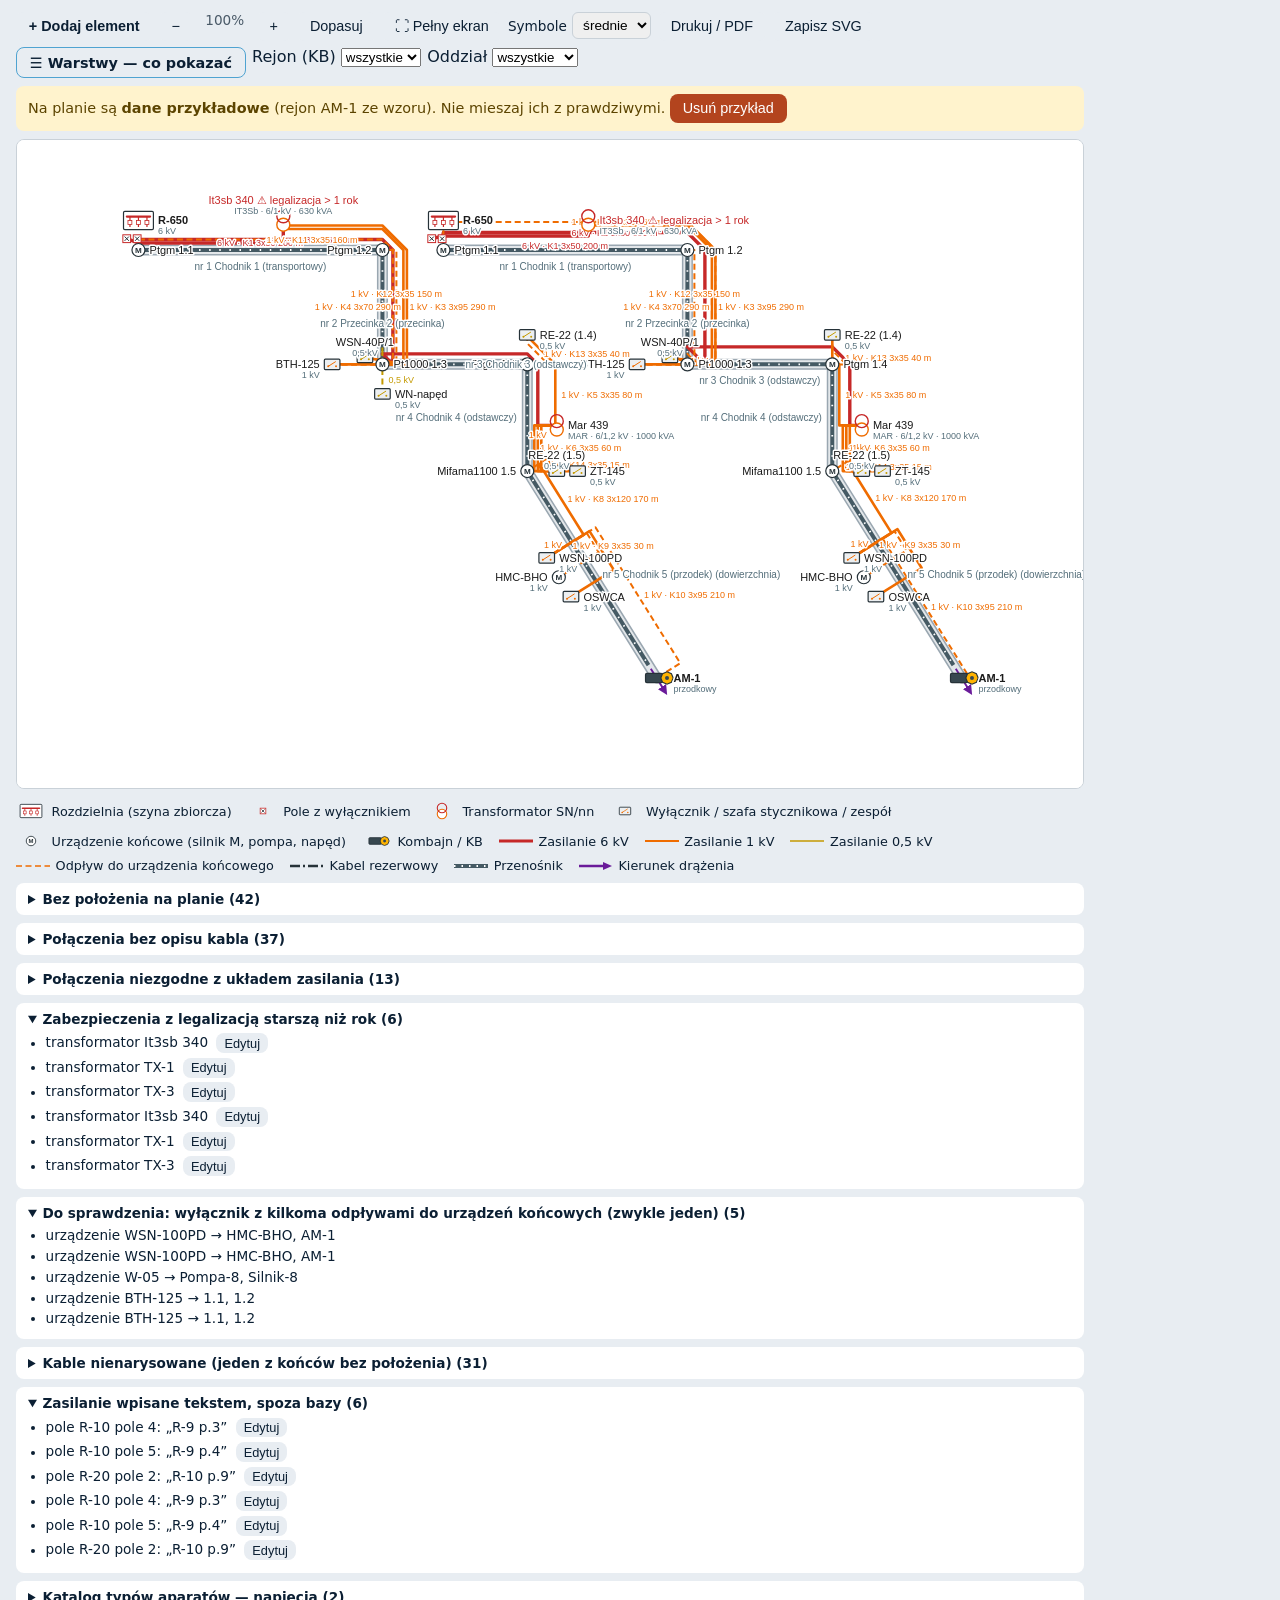
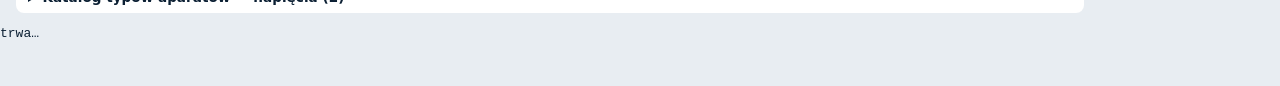
==== commit 85daf316: "Dwie zakladki: Uklad zasilania (Mapa rejonu + Graf scalone - te same dane; widok startowy) i Plan re" ====
--- a/testy-plan.html
+++ b/testy-plan.html
@@ -248,7 +248,7 @@
   ok(pow('W-05') === '' && pow('W-1') === '', 'dwunapięciowy 6/0,5/1 kV zasila wyłączniki 0,5 kV i 1 kV bez uwag');
   ok(pow('W-bez').includes('dwunapięciowe'), `wyłącznik bez napięcia z dwunapięciowego: prośba o wybór (${pow('W-bez')})`);
   ok(pow('W-zle').includes('źródło daje 1 kV'), `wyłącznik 0,5 kV z trafo 6/1 kV: niezgodne napięcie (${pow('W-zle')})`);
-  ok(pow('Silnik-8').includes('źródło daje 0,5 kV') && pow('Pompa-8') === '' && pow('W-przelot') === '', 'napięcie dziedziczone przez wyłącznik: silnik 1 kV z wyłącznika 0,5 kV niezgodny, pompa 0,5 kV i przelot 0,5 kV zgodne');
+  ok(pow('Silnik-8').includes('wyłącznik daje 0,5 kV') && pow('Pompa-8') === '' && pow('W-przelot') === '', 'napięcie dziedziczone przez wyłącznik: silnik 1 kV z wyłącznika 0,5 kV niezgodny, pompa 0,5 kV i przelot 0,5 kV zgodne');
   ok(pow('PRZ-8a') === '' && pow('PRZ-8b').includes('tylko dwa przyłącza'), `strona pierwotna: drugi przelot z transformatora oznaczony (${pow('PRZ-8b')})`);
   ok(!T.zrodlaDla('transformatory').some((o) => o.wartosc === `zasilany_z_transformatora|transformatory|${T8}`), 'trafo z przelotem nie jest proponowany jako źródło kolejnego przelotu');
   ok(T.zrodlaDla('transformatory', { store: 'transformatory', id: T9a }).some((o) => o.wartosc === `zasilany_z_transformatora|transformatory|${T9}`) && !T.zrodlaDla('transformatory').some((o) => o.wartosc === `zasilany_z_transformatora|transformatory|${T9}`), 'przy edycji transformatora zasilanego przelotem jego obecne źródło zostaje na liście');
@@ -358,14 +358,15 @@
   const kG = (st, id) => pg[`${st}:${id}`];
   ok(G.tryb === 'schemat' && kG('rozdzielnie', RR) && kG('poleRozdzielcze', PR) && kG('transformatory', TA) && kG('urzadzenia', PA), 'graf rysuje się sam z danych: rozdzielnia, pole, trafo, pompa');
   ok(kG('rozdzielnie', RR).y < kG('poleRozdzielcze', PR).y && kG('poleRozdzielcze', PR).y < kG('transformatory', TA).y && kG('transformatory', TA).y < kG('urzadzenia', WA).y, 'poziomy: rozdzielnia → pole → trafo → wyłącznik');
-  ok(Math.abs(kG('transformatory', TA).y - kG('transformatory', TB).y) < 1 && kG('transformatory', TB).x > kG('transformatory', TA).x, 'przelot 6 kV trafo → trafo na tym samym poziomie, obok');
+  ok(Math.abs(kG('transformatory', TA).x - kG('transformatory', TB).x) < 1 && kG('transformatory', TB).y > kG('urzadzenia', PA).y, 'przelot 6 kV trafo → trafo na tym samym poziomie, pod gałęzią poprzednika');
+  ok(kG('poleRozdzielcze', PR).x > kG('rozdzielnie', RR).x && kG('transformatory', TA).x > kG('poleRozdzielcze', PR).x && kG('urzadzenia', WA).x > kG('transformatory', TA).x, 'poziom sieci = wcięcie w prawo');
+  ok(new Set(Object.values(pg).map((q) => Math.round(q.y))).size === Object.keys(pg).length, 'każdy element grafu w osobnym wierszu (nic nie nachodzi)');
   const kbAM9 = T.dane().kb.find((r) => r.kb_nazwa === 'AM-9');
   ok(kG('kb', kbAM9.id) && kG('kb', kbAM9.id).y > kG('urzadzenia', WA).y, 'KB pod swoim wyłącznikiem');
-  const yNieKB = Math.max(...Object.entries(pg).filter(([k]) => !k.startsWith('kb:')).map(([, q]) => q.y));
-  ok(Object.entries(pg).filter(([k]) => k.startsWith('kb:')).every(([, q]) => q.y > yNieKB), 'KB na końcu rejonu — w ostatnim rzędzie grafu');
-  ok(kG('urzadzenia', WA).x > kG('urzadzenia', WP).x, 'gałąź z KB ostatnia (z prawej) przy swoim transformatorze');
+  ok(kG('urzadzenia', WA).y > kG('urzadzenia', PA).y && kG('kb', kbAM9.id).y > kG('urzadzenia', PA).y, 'KB na końcu rejonu — gałąź z KB ostatnia pod swoim transformatorem');
   const svgG = document.querySelector('#graf-content svg');
   ok(svgG.querySelectorAll('[data-kabel]').length >= 8 && !svgG.innerHTML.includes('NaN') && svgG.innerHTML.includes('stroke-dasharray="6 3.5"'), 'kable w grafie z regułami planu (odpływ przerywany), bez NaN');
+  ok([...svgG.querySelectorAll('text')].some((t) => t.textContent.startsWith('1 kV')), 'opis pod nazwą: napięcie zasilania (zamiast napisów na liniach)');
   ok(G.polaczenia().length === T.polaczenia().length, `graf i plan mają te same połączenia (${G.polaczenia().length})`);
   G.ustawRejon('AM-8', false);
   const pg8 = G.pozycje();
@@ -385,6 +386,44 @@
   ok(T.zrodlaDla('maszyny').every((o) => o.wartosc.includes('|urzadzenia|')), 'maszynę może zasilać tylko wyłącznik / aparat');
   const eksM = await db.exportAllData('tM');
   ok(Array.isArray(eksM.nadzor?.maszyny) && eksM.nadzor.maszyny.some((r) => r.m_nazwa === 'WD-1'), 'maszyny w kopii (eksport)');
+  // 15b) Napięcie urządzeń końcowych i silników (05.11.2026)
+  const S1 = await db.nadzorAdd('silniki', { nazwa_silnika: 'S-1kV', napiecie_zas: '1 kV' });
+  const S2 = await db.nadzorAdd('silniki', { nazwa_silnika: 'S-przel', napiecie_zas: '0,5/1 kV' });
+  const S3 = await db.nadzorAdd('silniki', { nazwa_silnika: 'S-05', napiecie_zas: '0,5 kV' });
+  const MW05 = await db.nadzorAdd('maszyny', { m_nazwa: 'ŁD-05', m_rodzaj: 'ładowarka', nap_zas: '0,5 kV', zasilany_z_urzadzenia: WP, silniki: [S1, S2] });
+  const mwRec = (await db.nadzorGetAll('maszyny')).find((r) => r.id === MW);
+  await db.nadzorUpdate('maszyny', { ...mwRec, silniki: [S1, S2, S3] });
+  await plan.init({});
+  const pS = T.problemySilnikow().map((x) => x.pow).join(' | ');
+  ok(pS.includes('S-05') && !pS.includes('S-przel') && (pS.match(/S-1kV/g) || []).length === 0, `silniki w WD-1 (1 kV): 0,5 kV niezgodny, 1 kV i przełączalny 0,5/1 kV zgodne (${pS})`);
+  const polL = T.polaczenia().find((p) => p.cel.store === 'maszyny' && p.cel.rec.id === MW05);
+  ok(T.problemyPolaczenia(polL).join(' ').includes('wyłącznik daje 1 kV'), 'maszyna 0,5 kV z wyłącznika 1 kV — niezgodne napięcie urządzenia końcowego');
+  ok(document.querySelector('#plan-braki')?.textContent.includes('Silniki z napięciem niezgodnym z zasilaniem'), 'lista silników niezgodnych pod planem');
+  // 15c) Układ zasilania przejmuje Mapę rejonu: silniki pod maszyną, legalizacja > 1 rok (05.11.2026)
+  const waRec = (await db.nadzorGetAll('urzadzenia')).find((r) => r.id === WA);
+  await db.nadzorUpdate('urzadzenia', { ...waRec, nastawy_zabezpieczen: [{ nazwa: 'zab', nastawa: '1', legalizacja: '2024-01-10' }] });
+  await graf.init({});
+  const pgS = G.pozycje();
+  ok(pgS[`silniki:${S3}`] && pgS[`silniki:${S3}`].x > pgS[`maszyny:${MW}`].x && pgS[`silniki:${S3}`].y > pgS[`maszyny:${MW}`].y, 'silniki maszyny jako wiersze pod nią w Układzie zasilania');
+  ok([...document.querySelectorAll('#graf-content svg text')].some((t) => t.textContent.includes('REJ-WA') && t.textContent.includes('⚠ legalizacja > 1 rok')), 'ostrzeżenie: legalizacja zabezpieczenia > 1 rok');
+  ok(document.querySelector('#graf-content .plan-braki')?.textContent.includes('Zabezpieczenia z legalizacją starszą niż rok'), 'lista zabezpieczeń z przeterminowaną legalizacją');
+  // 16) Zakładki Nadzoru: Wyłączniki / Odbiorniki końcowe jako widoki jednego magazynu (05.11.2026)
+  document.body.insertAdjacentHTML('beforeend', '<nav id="tz-tabs"></nav><div id="tz-list"></div><div id="tz-form" class="hidden"></div><button id="tz-add">+</button>');
+  const { createCrudModule } = await import('./js/crud-module.js');
+  const ENT = await import('./js/nadzor-entities.js');
+  const crud = createCrudModule({ entities: ENT.NADZOR_ENTITIES, tabs: ENT.NADZOR_ZAKLADKI, tabsId: 'tz-tabs', listId: 'tz-list', formId: 'tz-form', addBtnId: 'tz-add' });
+  await crud.init();
+  const chipy = [...document.querySelectorAll('#tz-tabs .chip')].map((b) => b.textContent.trim());
+  ok(chipy.slice(0, 7).join('|') === 'Rozdzielnie|Pola rozdzielcze|Transformatory|Wyłączniki / aparaty|Odbiorniki końcowe|KB (rejony)|Maszyny', `kolejność zakładek wg budowy sieci (${chipy.slice(0, 7).join(', ')})`);
+  document.querySelector('#tz-tabs [data-entity="odbiorniki"]').click();
+  await new Promise((r) => setTimeout(r, 150));
+  const lista = document.getElementById('tz-list').textContent;
+  ok(lista.includes('REJ-pompa') && !lista.includes('REJ-WA'), 'Odbiorniki końcowe: tylko odbiorniki (pompa tak, wyłącznik nie)');
+  document.getElementById('tz-add').click();
+  await new Promise((r) => setTimeout(r, 150));
+  ok(document.querySelector('#tz-form [name="u_rodzaj"]')?.value === ENT.U_RODZAJE[1], 'nowy rekord w Odbiornikach ma rodzaj „odbiornik”');
+  await crud.editRecord('urzadzenia', WA);
+  ok(document.querySelector('#tz-tabs .chip.active')?.dataset.entity === 'wylaczniki', 'edycja wyłącznika z planu otwiera zakładkę Wyłączniki / aparaty');
   window.__niezgodne =[...document.querySelectorAll('#plan-braki details')].find((d) => d.textContent.includes('niezgodne'))?.textContent || '';
   window.__gotowe = true;
 } catch (e) {
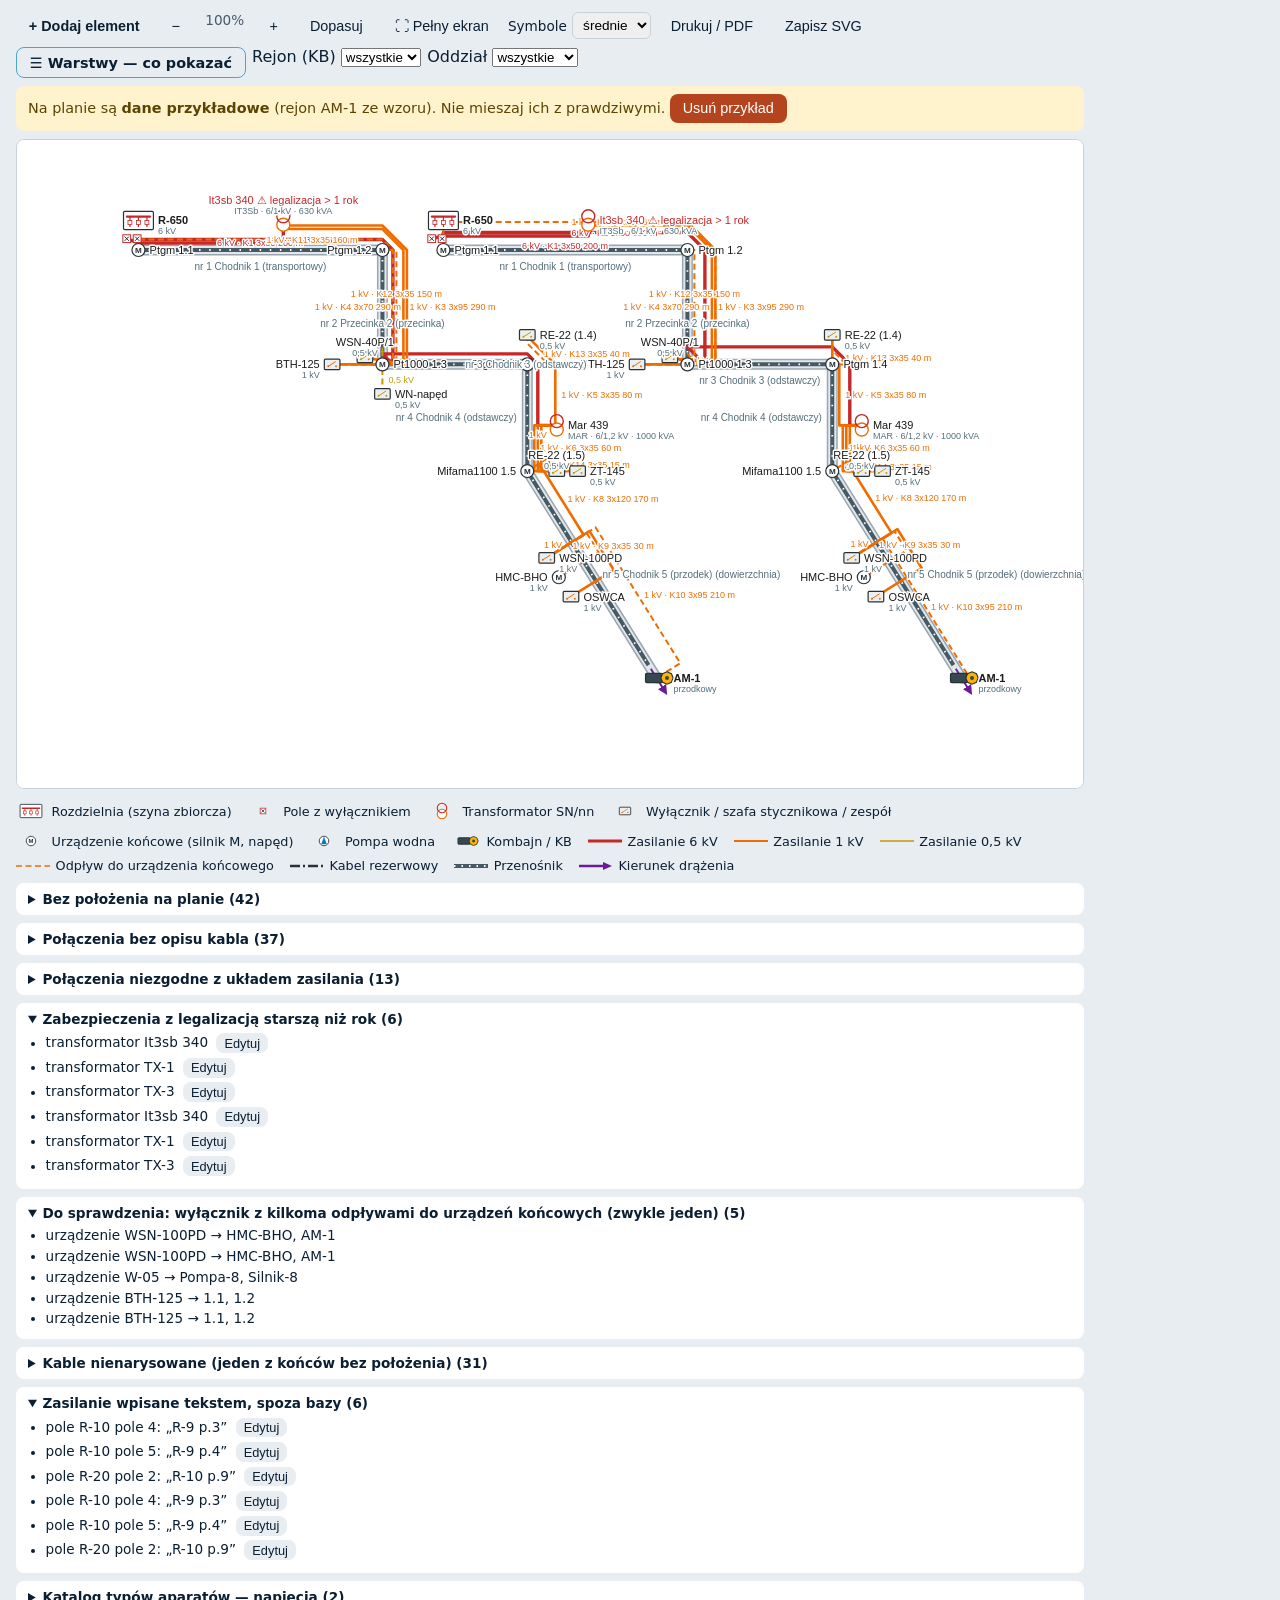
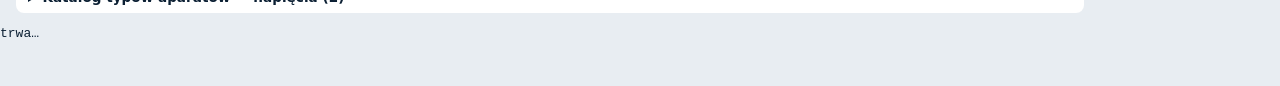
==== commit b8b96c5d: "Pompy wodne jako urzadzenia koncowe: rodzaj odbiornika (pompa wodna, wentylator, wciagarka, sprezark" ====
--- a/testy-plan.html
+++ b/testy-plan.html
@@ -407,6 +407,15 @@
   ok(pgS[`silniki:${S3}`] && pgS[`silniki:${S3}`].x > pgS[`maszyny:${MW}`].x && pgS[`silniki:${S3}`].y > pgS[`maszyny:${MW}`].y, 'silniki maszyny jako wiersze pod nią w Układzie zasilania');
   ok([...document.querySelectorAll('#graf-content svg text')].some((t) => t.textContent.includes('REJ-WA') && t.textContent.includes('⚠ legalizacja > 1 rok')), 'ostrzeżenie: legalizacja zabezpieczenia > 1 rok');
   ok(document.querySelector('#graf-content .plan-braki')?.textContent.includes('Zabezpieczenia z legalizacją starszą niż rok'), 'lista zabezpieczeń z przeterminowaną legalizacją');
+  // 15d) Pompy wodne — urządzenia końcowe (05.11.2026)
+  const PW = await db.nadzorAdd('urzadzenia', { nazwa: 'OW-1', u_rodzaj: U_RODZAJE[1], o_rodzaj: 'pompa wodna', nap_zas: '1 kV', pw_wydajnosc: 120, pw_wysokosc: 85, pw_miejsce: 'rząpie R-2', zasilane_z_urzadzenia: WP });
+  await graf.init({});
+  const pPW = G.pozycje()[`urzadzenia:${PW}`];
+  ok(pPW && pPW.def.symbol === 'pompa' && pPW.y > G.pozycje()[`urzadzenia:${WP}`].y, 'pompa wodna w Układzie zasilania z symbolem pompy, pod wyłącznikiem');
+  ok(document.querySelector(`#graf-content [data-obiekt="urzadzenia:${PW}"] path`) && [...document.querySelectorAll('#graf-content svg text')].some((t) => t.textContent.includes('120 m³/h') && t.textContent.includes('H 85 m')), 'opis pompy: wydajność i wysokość podnoszenia');
+  const polPW = T.polaczenia().find((p) => p.cel.store === 'urzadzenia' && p.cel.rec.id === PW) || (await plan.init({}), T.polaczenia().find((p) => p.cel.store === 'urzadzenia' && p.cel.rec.id === PW));
+  ok(polPW && T.rodzajPolaczenia(polPW) === 'odplyw' && T.problemyPolaczenia(polPW).length === 0, 'pompa — odpływ z wyłącznika, zgodny');
+  ok(T.zrodlaDla('pompa').every((o) => o.wartosc.includes('|urzadzenia|') || o.wartosc.includes('|poleRozdzielcze|')), 'pompę zasila wyłącznik albo (6 kV) pole');
   // 16) Zakładki Nadzoru: Wyłączniki / Odbiorniki końcowe jako widoki jednego magazynu (05.11.2026)
   document.body.insertAdjacentHTML('beforeend', '<nav id="tz-tabs"></nav><div id="tz-list"></div><div id="tz-form" class="hidden"></div><button id="tz-add">+</button>');
   const { createCrudModule } = await import('./js/crud-module.js');
@@ -414,7 +423,7 @@
   const crud = createCrudModule({ entities: ENT.NADZOR_ENTITIES, tabs: ENT.NADZOR_ZAKLADKI, tabsId: 'tz-tabs', listId: 'tz-list', formId: 'tz-form', addBtnId: 'tz-add' });
   await crud.init();
   const chipy = [...document.querySelectorAll('#tz-tabs .chip')].map((b) => b.textContent.trim());
-  ok(chipy.slice(0, 7).join('|') === 'Rozdzielnie|Pola rozdzielcze|Transformatory|Wyłączniki / aparaty|Odbiorniki końcowe|KB (rejony)|Maszyny', `kolejność zakładek wg budowy sieci (${chipy.slice(0, 7).join(', ')})`);
+  ok(chipy.slice(0, 8).join('|') === 'Rozdzielnie|Pola rozdzielcze|Transformatory|Wyłączniki / aparaty|Odbiorniki końcowe|Pompy wodne|KB (rejony)|Maszyny', `kolejność zakładek wg budowy sieci (${chipy.slice(0, 8).join(', ')})`);
   document.querySelector('#tz-tabs [data-entity="odbiorniki"]').click();
   await new Promise((r) => setTimeout(r, 150));
   const lista = document.getElementById('tz-list').textContent;
@@ -424,6 +433,13 @@
   ok(document.querySelector('#tz-form [name="u_rodzaj"]')?.value === ENT.U_RODZAJE[1], 'nowy rekord w Odbiornikach ma rodzaj „odbiornik”');
   await crud.editRecord('urzadzenia', WA);
   ok(document.querySelector('#tz-tabs .chip.active')?.dataset.entity === 'wylaczniki', 'edycja wyłącznika z planu otwiera zakładkę Wyłączniki / aparaty');
+  document.querySelector('#tz-tabs [data-entity="pompy"]').click();
+  await new Promise((r) => setTimeout(r, 150));
+  const listaP = document.getElementById('tz-list').textContent;
+  ok(listaP.includes('OW-1') && !listaP.includes('REJ-pompa'), 'zakładka Pompy wodne: tylko pompy wodne');
+  document.getElementById('tz-add').click();
+  await new Promise((r) => setTimeout(r, 150));
+  ok(document.querySelector('#tz-form [name="o_rodzaj"]')?.value === 'pompa wodna' && document.querySelector('#tz-form [name="u_rodzaj"]')?.value === U_RODZAJE[1], 'nowa pompa: odbiornik, rodzaj pompa wodna');
   window.__niezgodne =[...document.querySelectorAll('#plan-braki details')].find((d) => d.textContent.includes('niezgodne'))?.textContent || '';
   window.__gotowe = true;
 } catch (e) {
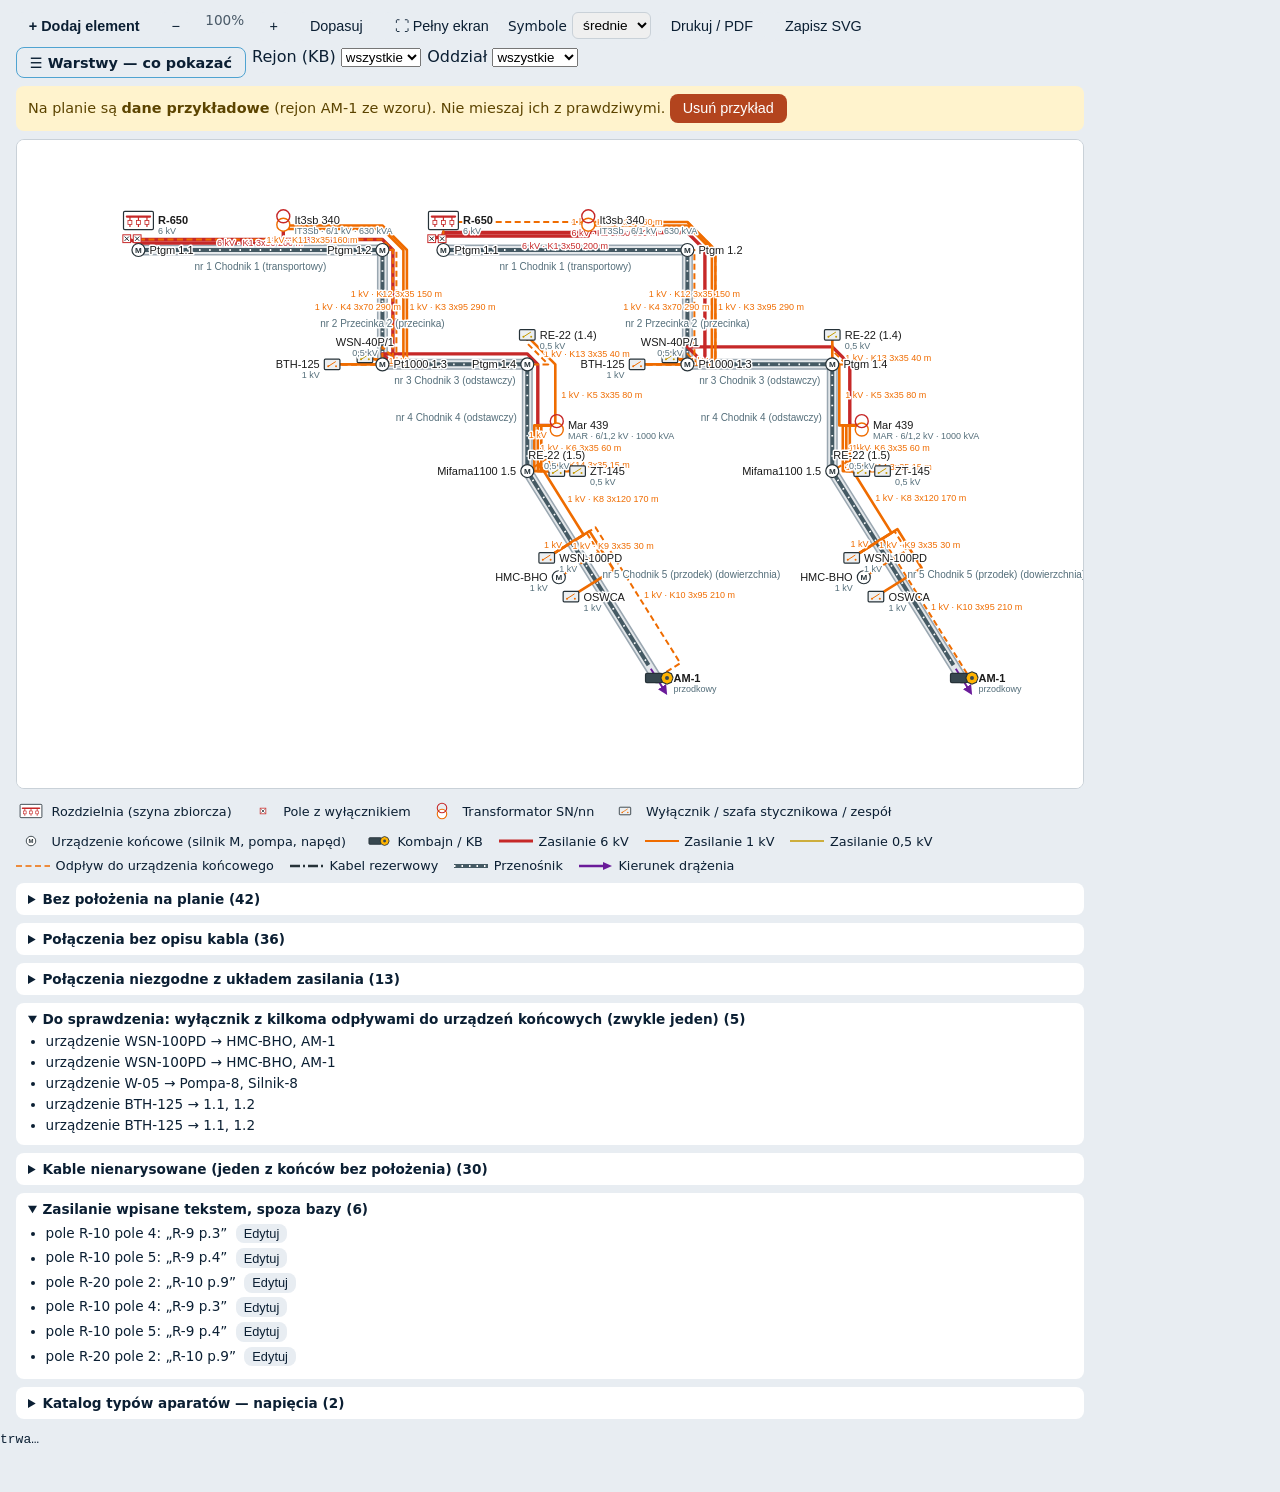
==== commit 3900b784: "Powrot do stanu v46 na prosbe Piotra (cofniete: scalenie Mapy rejonu i Grafu w Uklad zasilania v47, " ====
--- a/testy-plan.html
+++ b/testy-plan.html
@@ -399,23 +399,6 @@
   const polL = T.polaczenia().find((p) => p.cel.store === 'maszyny' && p.cel.rec.id === MW05);
   ok(T.problemyPolaczenia(polL).join(' ').includes('wyłącznik daje 1 kV'), 'maszyna 0,5 kV z wyłącznika 1 kV — niezgodne napięcie urządzenia końcowego');
   ok(document.querySelector('#plan-braki')?.textContent.includes('Silniki z napięciem niezgodnym z zasilaniem'), 'lista silników niezgodnych pod planem');
-  // 15c) Układ zasilania przejmuje Mapę rejonu: silniki pod maszyną, legalizacja > 1 rok (05.11.2026)
-  const waRec = (await db.nadzorGetAll('urzadzenia')).find((r) => r.id === WA);
-  await db.nadzorUpdate('urzadzenia', { ...waRec, nastawy_zabezpieczen: [{ nazwa: 'zab', nastawa: '1', legalizacja: '2024-01-10' }] });
-  await graf.init({});
-  const pgS = G.pozycje();
-  ok(pgS[`silniki:${S3}`] && pgS[`silniki:${S3}`].x > pgS[`maszyny:${MW}`].x && pgS[`silniki:${S3}`].y > pgS[`maszyny:${MW}`].y, 'silniki maszyny jako wiersze pod nią w Układzie zasilania');
-  ok([...document.querySelectorAll('#graf-content svg text')].some((t) => t.textContent.includes('REJ-WA') && t.textContent.includes('⚠ legalizacja > 1 rok')), 'ostrzeżenie: legalizacja zabezpieczenia > 1 rok');
-  ok(document.querySelector('#graf-content .plan-braki')?.textContent.includes('Zabezpieczenia z legalizacją starszą niż rok'), 'lista zabezpieczeń z przeterminowaną legalizacją');
-  // 15d) Pompy wodne — urządzenia końcowe (05.11.2026)
-  const PW = await db.nadzorAdd('urzadzenia', { nazwa: 'OW-1', u_rodzaj: U_RODZAJE[1], o_rodzaj: 'pompa wodna', nap_zas: '1 kV', pw_wydajnosc: 120, pw_wysokosc: 85, pw_miejsce: 'rząpie R-2', zasilane_z_urzadzenia: WP });
-  await graf.init({});
-  const pPW = G.pozycje()[`urzadzenia:${PW}`];
-  ok(pPW && pPW.def.symbol === 'pompa' && pPW.y > G.pozycje()[`urzadzenia:${WP}`].y, 'pompa wodna w Układzie zasilania z symbolem pompy, pod wyłącznikiem');
-  ok(document.querySelector(`#graf-content [data-obiekt="urzadzenia:${PW}"] path`) && [...document.querySelectorAll('#graf-content svg text')].some((t) => t.textContent.includes('120 m³/h') && t.textContent.includes('H 85 m')), 'opis pompy: wydajność i wysokość podnoszenia');
-  const polPW = T.polaczenia().find((p) => p.cel.store === 'urzadzenia' && p.cel.rec.id === PW) || (await plan.init({}), T.polaczenia().find((p) => p.cel.store === 'urzadzenia' && p.cel.rec.id === PW));
-  ok(polPW && T.rodzajPolaczenia(polPW) === 'odplyw' && T.problemyPolaczenia(polPW).length === 0, 'pompa — odpływ z wyłącznika, zgodny');
-  ok(T.zrodlaDla('pompa').every((o) => o.wartosc.includes('|urzadzenia|') || o.wartosc.includes('|poleRozdzielcze|')), 'pompę zasila wyłącznik albo (6 kV) pole');
   // 16) Zakładki Nadzoru: Wyłączniki / Odbiorniki końcowe jako widoki jednego magazynu (05.11.2026)
   document.body.insertAdjacentHTML('beforeend', '<nav id="tz-tabs"></nav><div id="tz-list"></div><div id="tz-form" class="hidden"></div><button id="tz-add">+</button>');
   const { createCrudModule } = await import('./js/crud-module.js');
@@ -423,7 +406,7 @@
   const crud = createCrudModule({ entities: ENT.NADZOR_ENTITIES, tabs: ENT.NADZOR_ZAKLADKI, tabsId: 'tz-tabs', listId: 'tz-list', formId: 'tz-form', addBtnId: 'tz-add' });
   await crud.init();
   const chipy = [...document.querySelectorAll('#tz-tabs .chip')].map((b) => b.textContent.trim());
-  ok(chipy.slice(0, 8).join('|') === 'Rozdzielnie|Pola rozdzielcze|Transformatory|Wyłączniki / aparaty|Odbiorniki końcowe|Pompy wodne|KB (rejony)|Maszyny', `kolejność zakładek wg budowy sieci (${chipy.slice(0, 8).join(', ')})`);
+  ok(chipy.slice(0, 7).join('|') === 'Rozdzielnie|Pola rozdzielcze|Transformatory|Wyłączniki / aparaty|Odbiorniki końcowe|KB (rejony)|Maszyny', `kolejność zakładek wg budowy sieci (${chipy.slice(0, 7).join(', ')})`);
   document.querySelector('#tz-tabs [data-entity="odbiorniki"]').click();
   await new Promise((r) => setTimeout(r, 150));
   const lista = document.getElementById('tz-list').textContent;
@@ -433,13 +416,6 @@
   ok(document.querySelector('#tz-form [name="u_rodzaj"]')?.value === ENT.U_RODZAJE[1], 'nowy rekord w Odbiornikach ma rodzaj „odbiornik”');
   await crud.editRecord('urzadzenia', WA);
   ok(document.querySelector('#tz-tabs .chip.active')?.dataset.entity === 'wylaczniki', 'edycja wyłącznika z planu otwiera zakładkę Wyłączniki / aparaty');
-  document.querySelector('#tz-tabs [data-entity="pompy"]').click();
-  await new Promise((r) => setTimeout(r, 150));
-  const listaP = document.getElementById('tz-list').textContent;
-  ok(listaP.includes('OW-1') && !listaP.includes('REJ-pompa'), 'zakładka Pompy wodne: tylko pompy wodne');
-  document.getElementById('tz-add').click();
-  await new Promise((r) => setTimeout(r, 150));
-  ok(document.querySelector('#tz-form [name="o_rodzaj"]')?.value === 'pompa wodna' && document.querySelector('#tz-form [name="u_rodzaj"]')?.value === U_RODZAJE[1], 'nowa pompa: odbiornik, rodzaj pompa wodna');
   window.__niezgodne =[...document.querySelectorAll('#plan-braki details')].find((d) => d.textContent.includes('niezgodne'))?.textContent || '';
   window.__gotowe = true;
 } catch (e) {
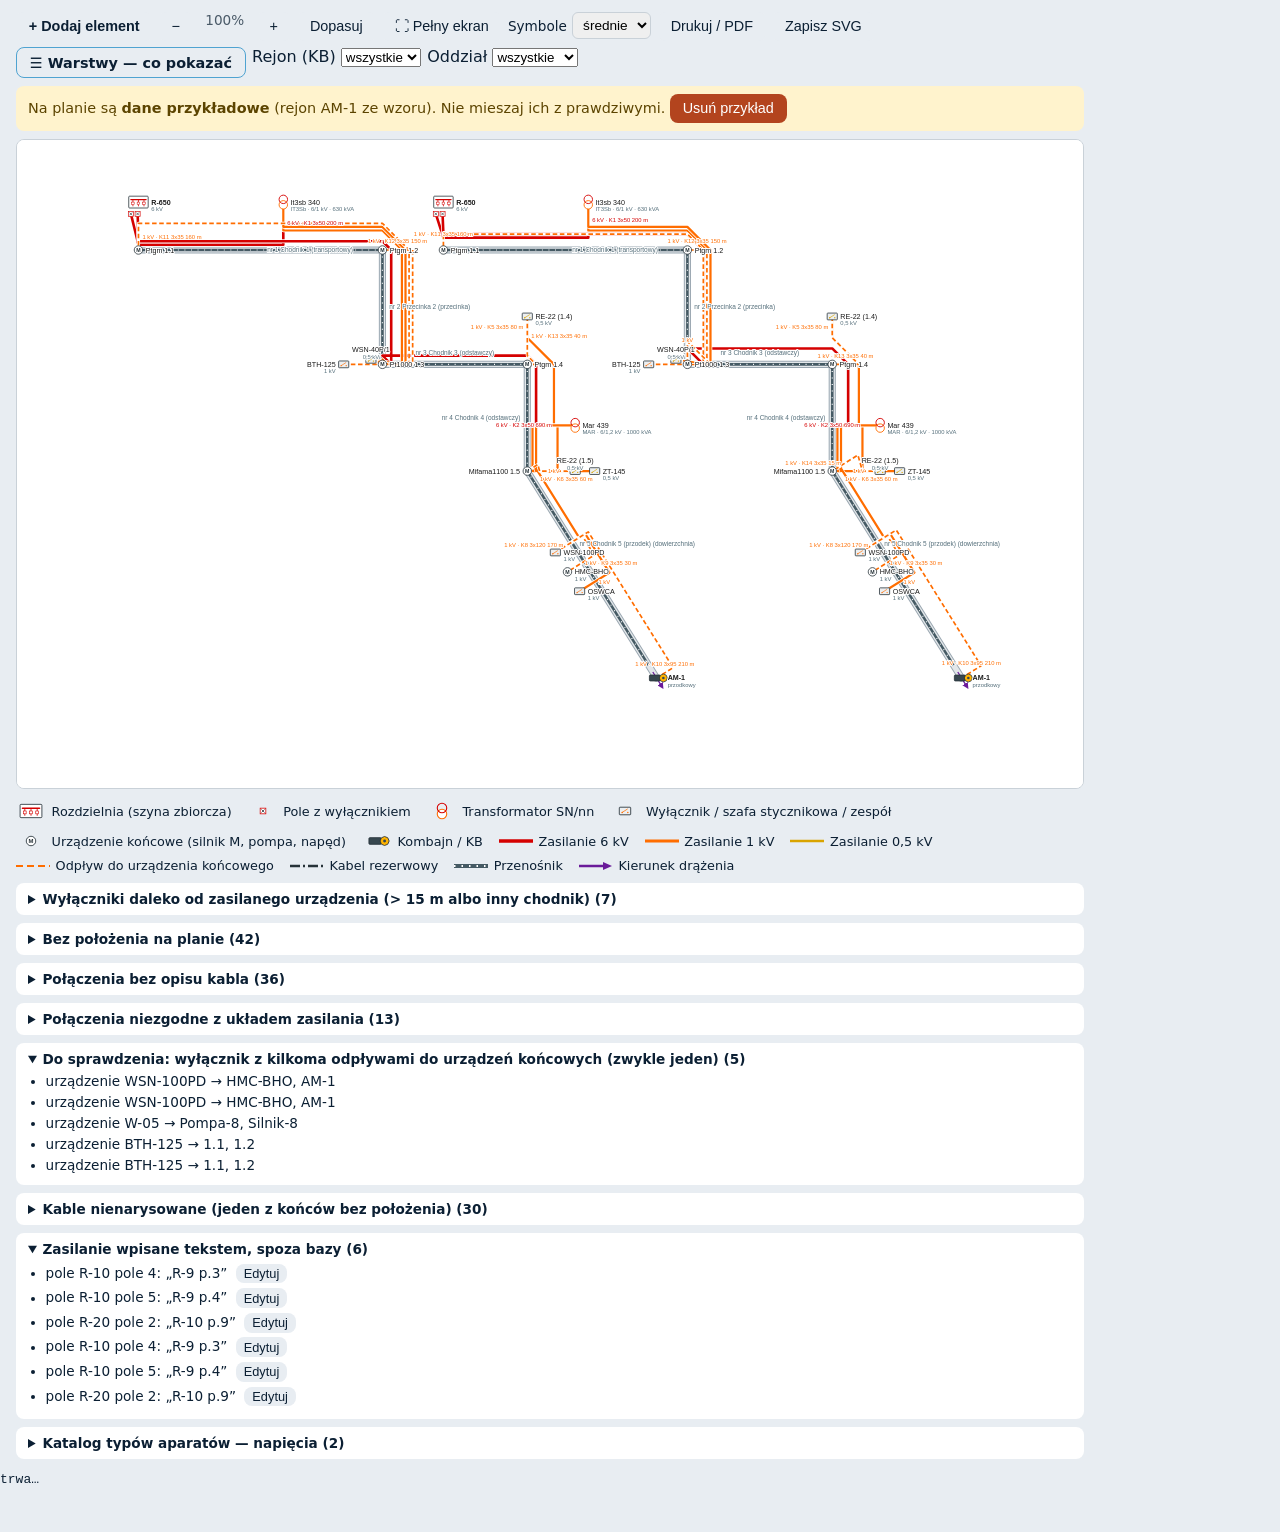
==== commit e6abff1b: "Czytelnosc Planu rejonu (Piotr 06.11): mocniejsze kolory i grubsze linie kabli z bialym obrzezem, pa" ====
--- a/testy-plan.html
+++ b/testy-plan.html
@@ -56,9 +56,9 @@
   ok(kable === 16, `16 kabli (2 SN + 14 nn) narysowanych (jest ${kable})`);
   const teksty = [...svg.querySelectorAll('text')].map((t) => t.textContent);
   ok(teksty.includes('Mifama1100 1.5') && teksty.includes('R-650') && teksty.includes('AM-1'), 'opisy: Mifama1100 1.5, R-650, AM-1');
-  ok(teksty.some((t) => t === '6 kV · K2 3x50 690 m'), 'opis kabla: znacznik napięcia + K2 3x50 690 m');
+  ok(teksty.some((t) => / kV · K\d+ \d+x\d+ \d+ m$/.test(t)), 'opis kabla: znacznik napięcia + nr, przekrój, długość');
   const zOpisem = teksty.filter((t) => / kV · K\d+ /.test(t)).length;
-  ok(zOpisem === 13, `13 kabli ze znacznikiem napięcia i opisem, 3 bez opisu (jest ${zOpisem})`);
+  ok(zOpisem >= 6 && zOpisem <= 13, `opisy kabli tylko tam, gdzie się mieszczą (${zOpisem} z 13; reszta po przybliżeniu i na karcie kabla)`);
   const braki = document.getElementById('plan-braki').textContent;
   ok(braki.includes('Bez położenia na planie (1)') && braki.includes('Połączenia bez opisu kabla (3)'), 'lista braków: 1 bez położenia (STARY-T9), 3 bez kabla');
   // 2b) Układ zasilania (03.11.2026): pole -> trafo / pole, trafo -> wyłącznik, wyłącznik -> odbiorniki
@@ -225,7 +225,7 @@
   // 8) Reguły Piotra 05.11.2026: kolory napięć, trafo dwunapięciowe, strona pierwotna (zasilanie + 1 przelot), odpływ przerywany
   const SYM = await import('./js/symbole.js');
   const { U_RODZAJE: U_RODZ } = await import('./js/nadzor-entities.js');
-  ok(SYM.kolorNapiecia(6) === '#c62828' && SYM.kolorNapiecia(1) === '#ef6c00' && SYM.kolorNapiecia(0.5) === '#c49a00', 'kolory: 6 kV czerwony, 1 kV pomarańczowy, 0,5 kV ciemnożółty');
+  ok(SYM.kolorNapiecia(6) === '#d50000' && SYM.kolorNapiecia(1) === '#ff6d00' && SYM.kolorNapiecia(0.5) === '#d9a400', 'kolory: 6 kV czerwony, 1 kV pomarańczowy, 0,5 kV ciemnożółty');
   ok(JSON.stringify(SYM.napieciaWtorne({ t_napiecie: '6/0,5/1 kV' })) === '[0.5,1]' && JSON.stringify(SYM.napieciaWtorne({ t_napiecie: '6/1 kV' })) === '[1]' && JSON.stringify(SYM.napieciaWtorne({ t_napiecie: '6/1,2 kV' })) === '[1]' && JSON.stringify(SYM.napieciaWtorne({ t_napiecie: '6/0,525/1,2 kV' })) === '[0.5,1]' && SYM.rowneKV(1.2, 1), 'strony wtórne: 6/0,5/1 kV -> 0,5 i 1; 1,2 kV -> sieć 1 kV, 0,525 kV -> sieć 0,5 kV');
   const pole8 = (await db.nadzorGetAll('poleRozdzielcze')).find((r) => r.p_nazwa === 'R-650 pole 1');
   const t1_8 = (await db.nadzorGetAll('transformatory')).find((r) => r.t_nr === 'It3sb 340');
@@ -320,6 +320,19 @@
   ok(!Object.values(poz12b).some((p) => p.rec?.nazwa_r === 'R-OBCA'), 'rozdzielnia bez odbiorów w rejonie nie jest rysowana');
   ok([...svg.querySelectorAll('text')].some((x) => x.textContent === 'R-ZDALNA (poza rejonem)'), 'opis: R-ZDALNA (poza rejonem)');
   ok(!svg.innerHTML.includes('NaN'), 'brak NaN po rozdzielni poza rejonem');
+  // 12b) Wyłącznik jak najbliżej zasilanego urządzenia (06.11.2026)
+  const WS = await db.nadzorAdd('urzadzenia', { nazwa: 'W-samo', u_rodzaj: U_RODZ[0], nap_zas: '1 kV', zasilane_z_transformatora: TZ });
+  await db.nadzorAdd('urzadzenia', { nazwa: 'P-samo', u_rodzaj: U_RODZ[1], nap_zas: '1 kV', zasilane_z_urzadzenia: WS, lok_chodnik: chod.id, lok_metraz: 200, lok_strona: 'oś' });
+  const WD = await db.nadzorAdd('urzadzenia', { nazwa: 'W-daleko', u_rodzaj: U_RODZ[0], nap_zas: '1 kV', zasilane_z_transformatora: TZ, lok_chodnik: chod.id, lok_metraz: 20, lok_strona: 'lewa' });
+  const PD = await db.nadzorAdd('urzadzenia', { nazwa: 'P-daleko', u_rodzaj: U_RODZ[1], nap_zas: '1 kV', zasilane_z_urzadzenia: WD, lok_chodnik: chod.id, lok_metraz: 180, lok_strona: 'lewa' });
+  await plan.init({});
+  const pzS = T.pozycje();
+  ok(pzS[`urzadzenia:${WS}`]?.lok.samo && pzS[`urzadzenia:${WS}`].lok.m === 200, 'wyłącznik bez położenia stoi przy jedynym urządzeniu, które zasila');
+  ok(T.wylacznikiDaleko().some((x) => x.rec.id === WD && x.opis === '160 m od niego'), 'lista: wyłącznik 160 m od zasilanego urządzenia');
+  document.querySelector(`#plan-braki [data-przy-cel^="${WD}|"]`)?.click();
+  await new Promise((r) => setTimeout(r, 300));
+  const wdRec = (await db.nadzorGetAll('urzadzenia')).find((r) => r.id === WD);
+  ok(wdRec.lok_przy === `urzadzenia:${PD}` && !T.wylacznikiDaleko().some((x) => x.rec.id === WD), '„Postaw przy nim”: wyłącznik stoi przy zasilanym urządzeniu');
   // 13) Rejon = KB z sieci zasilania (05.11.2026)
   const U_RODZAJE = U_RODZ;
   const RR = await db.nadzorAdd('rozdzielnie', { nazwa_r: 'R-REJ', r_napiecie: '6 kV' });
@@ -365,7 +378,7 @@
   ok(kG('kb', kbAM9.id) && kG('kb', kbAM9.id).y > kG('urzadzenia', WA).y, 'KB pod swoim wyłącznikiem');
   ok(kG('urzadzenia', WA).y > kG('urzadzenia', PA).y && kG('kb', kbAM9.id).y > kG('urzadzenia', PA).y, 'KB na końcu rejonu — gałąź z KB ostatnia pod swoim transformatorem');
   const svgG = document.querySelector('#graf-content svg');
-  ok(svgG.querySelectorAll('[data-kabel]').length >= 8 && !svgG.innerHTML.includes('NaN') && svgG.innerHTML.includes('stroke-dasharray="6 3.5"'), 'kable w grafie z regułami planu (odpływ przerywany), bez NaN');
+  ok(svgG.querySelectorAll('[data-kabel]').length >= 8 && !svgG.innerHTML.includes('NaN') && svgG.innerHTML.includes('stroke-dasharray="7 4"'), 'kable w grafie z regułami planu (odpływ przerywany), bez NaN');
   ok([...svgG.querySelectorAll('text')].some((t) => t.textContent.startsWith('1 kV')), 'opis pod nazwą: napięcie zasilania (zamiast napisów na liniach)');
   ok(G.polaczenia().length === T.polaczenia().length, `graf i plan mają te same połączenia (${G.polaczenia().length})`);
   G.ustawRejon('AM-8', false);
